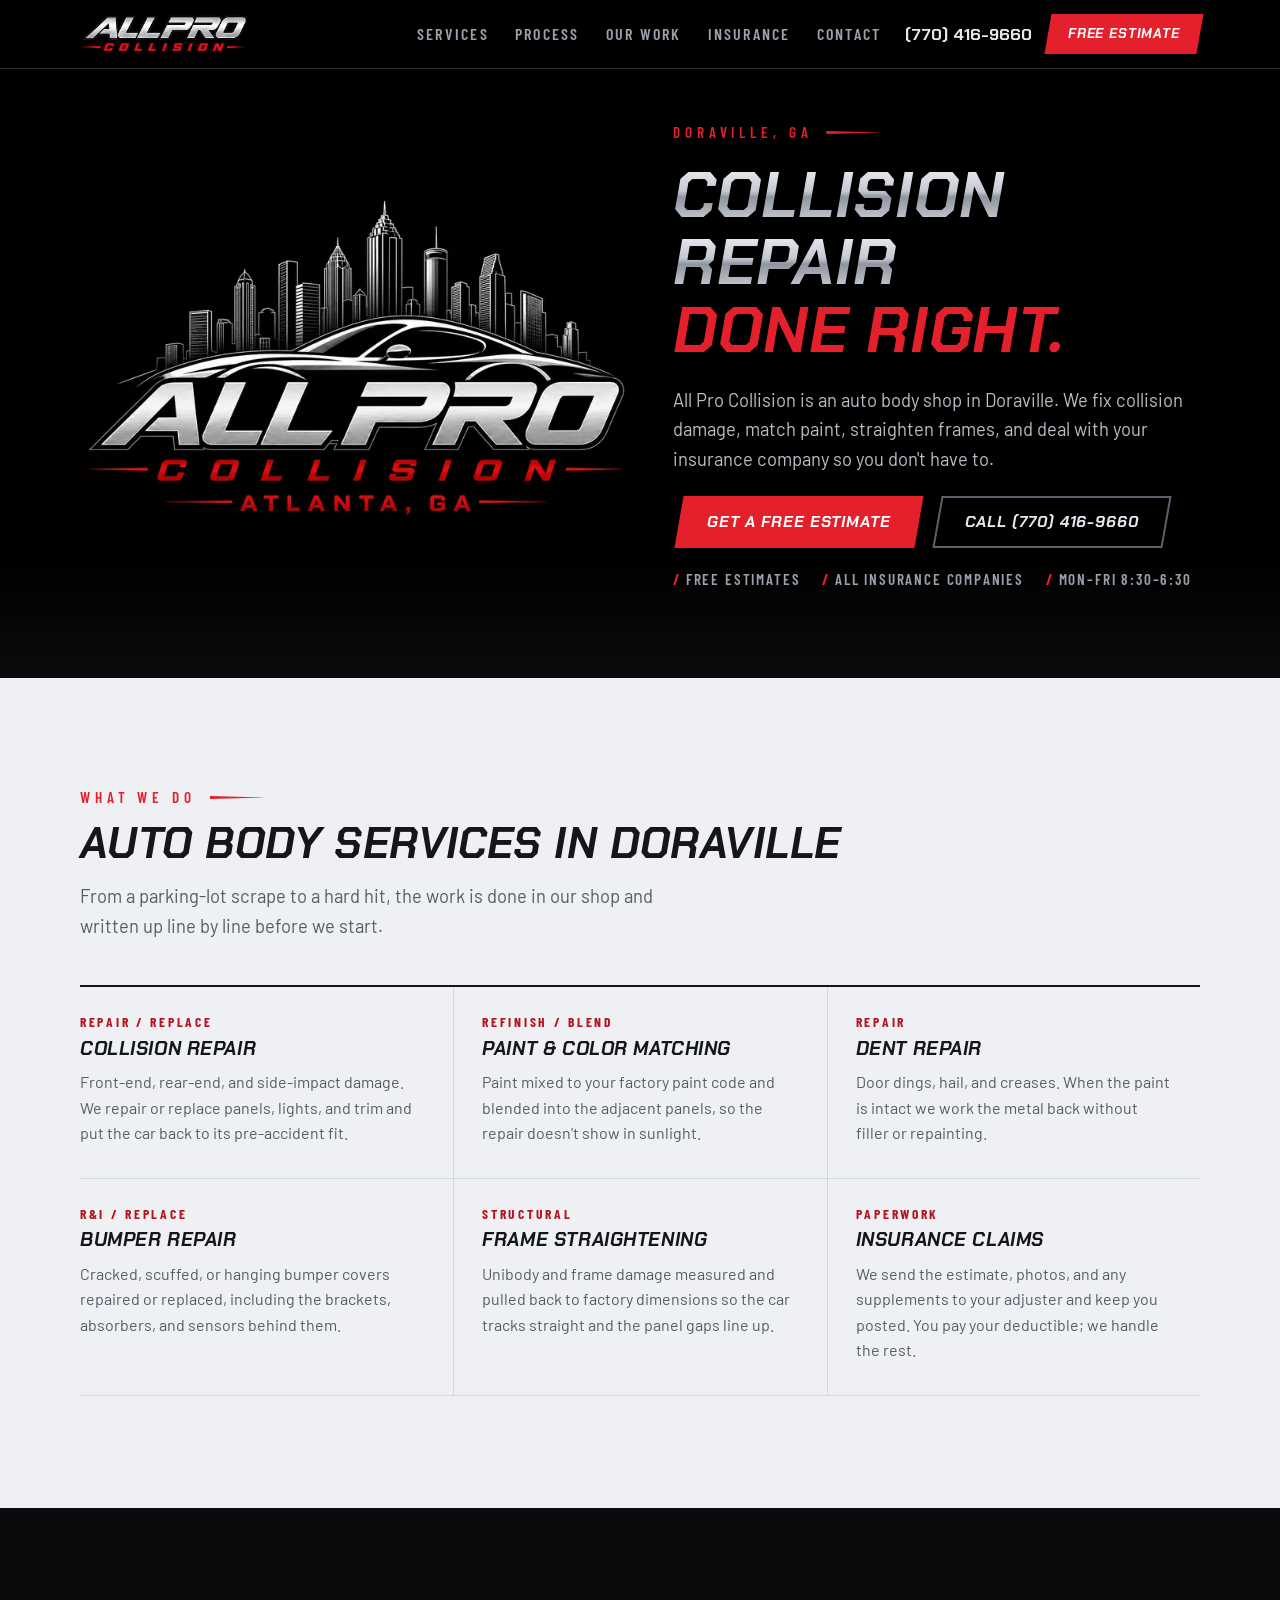
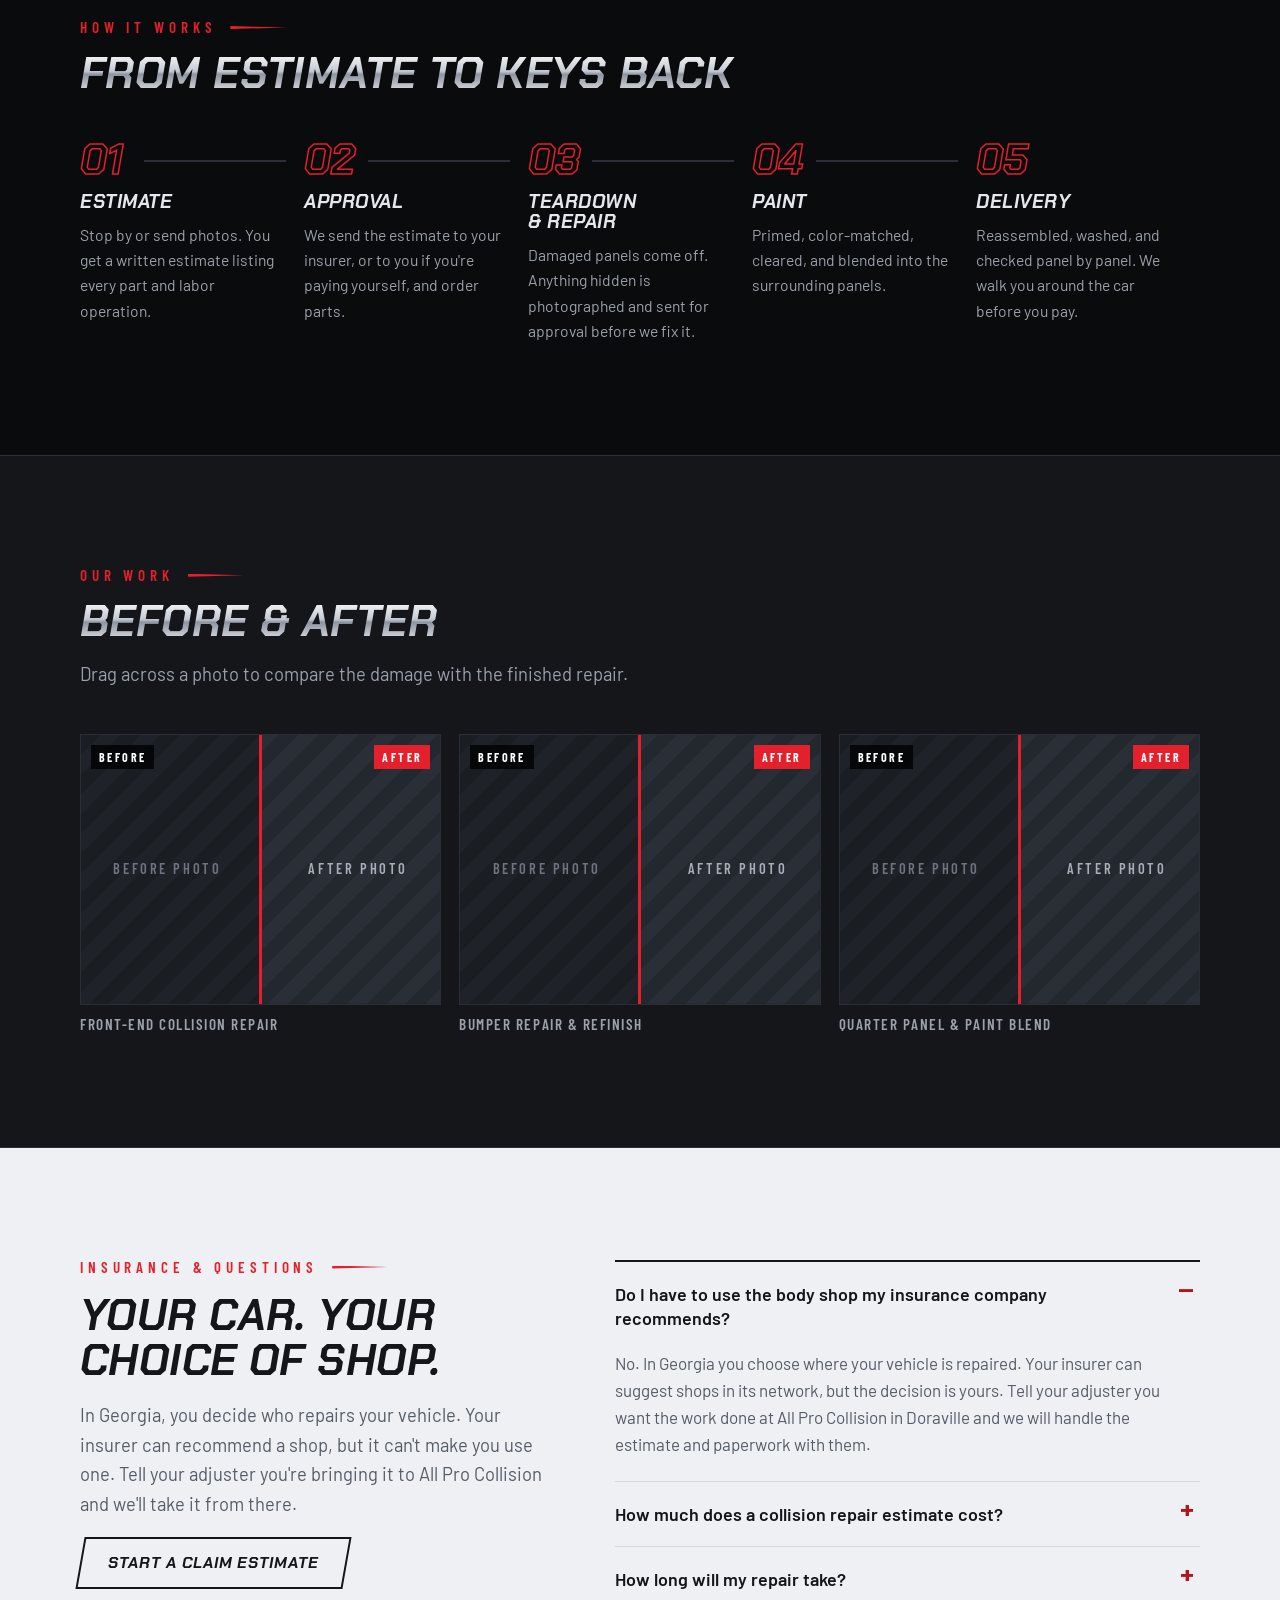
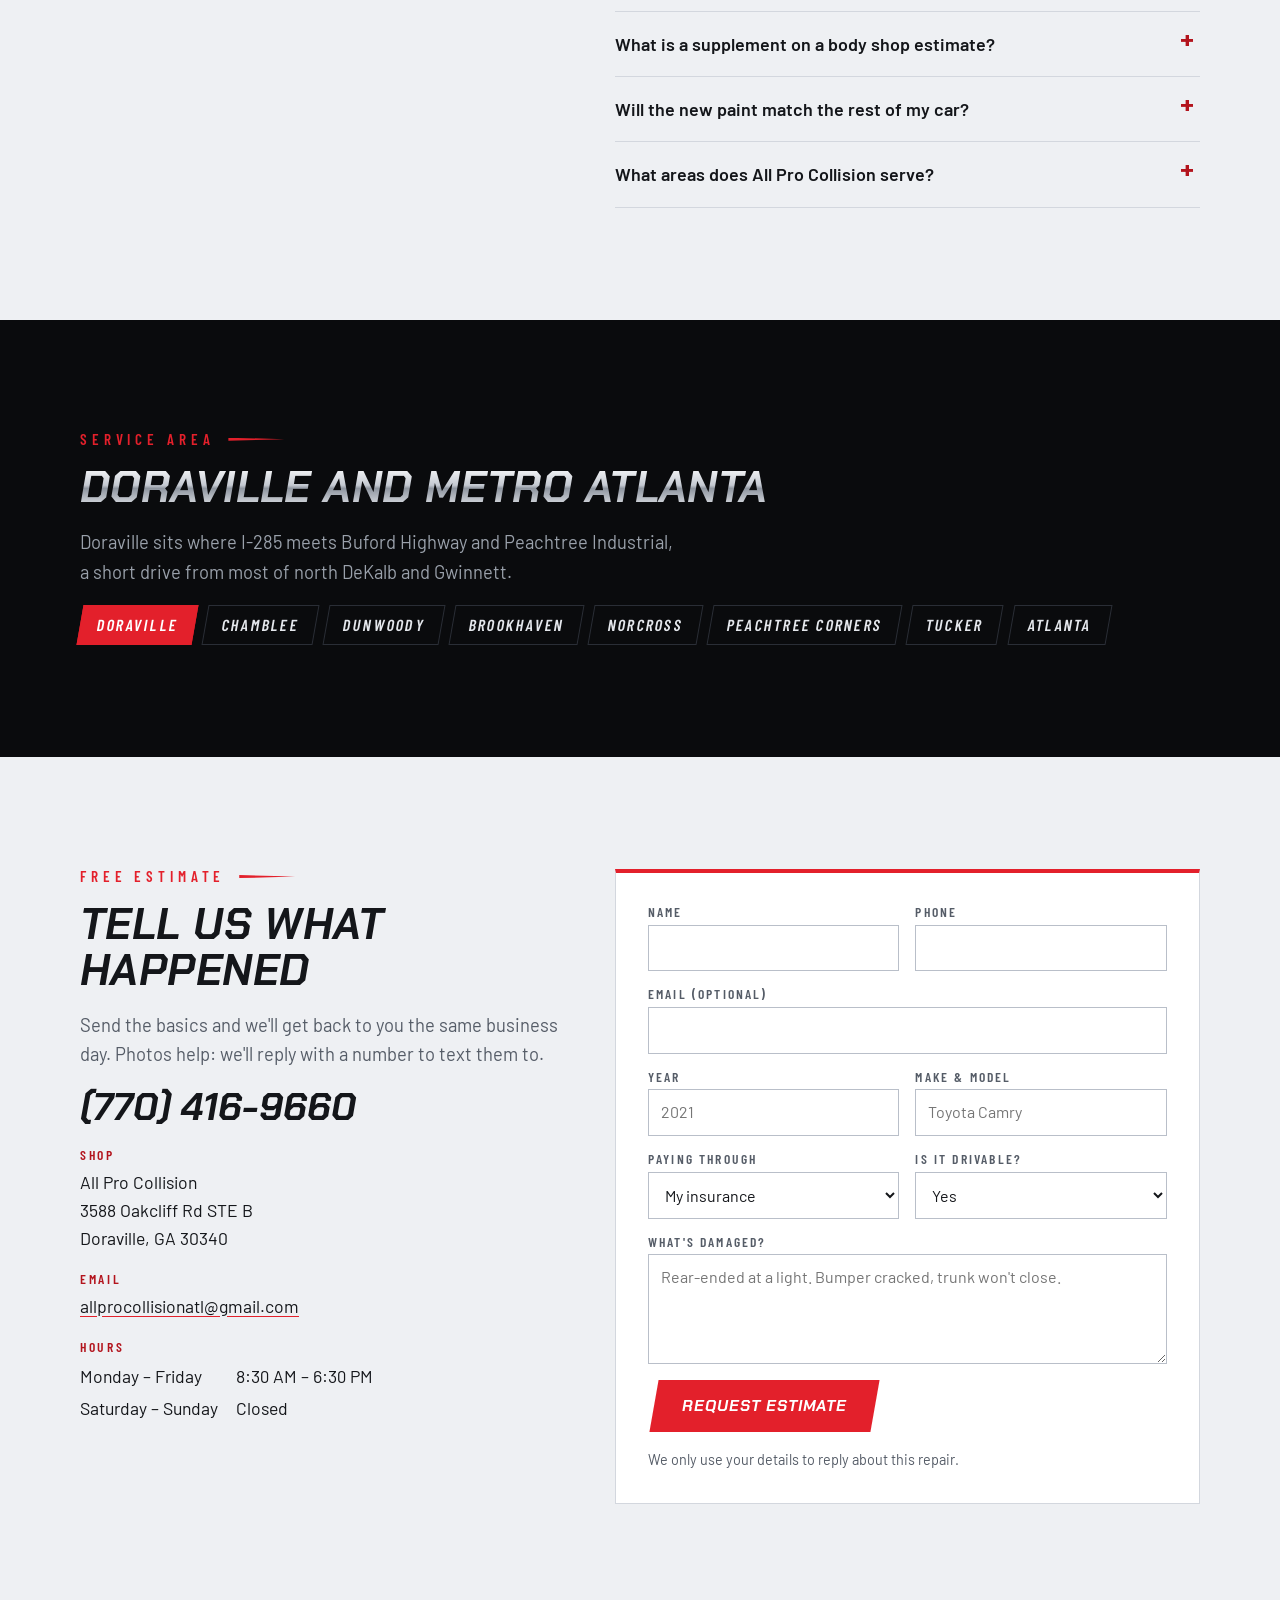
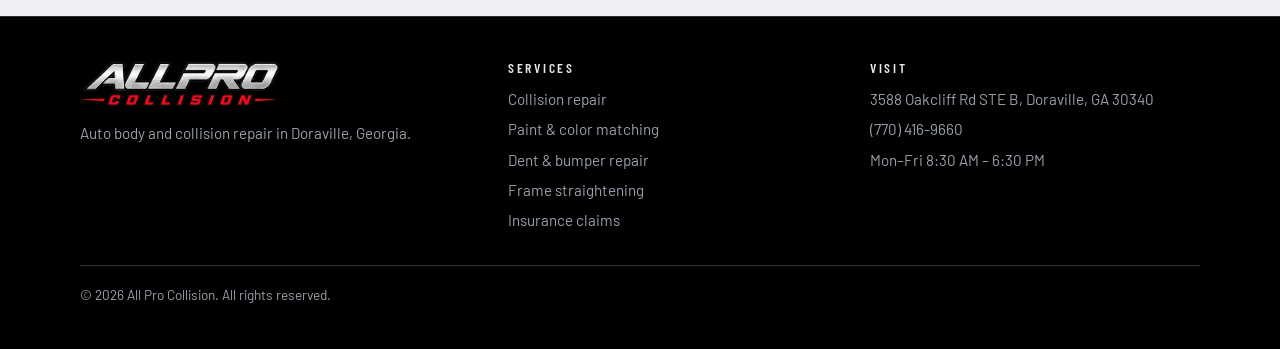
==== index.html @ f90604f1 "Add All Pro Collision website and estimate writer Static site for the Doraville body shop: homepage " ====
<!doctype html>
<html lang="en-US">
<head>
<meta charset="utf-8">
<meta name="viewport" content="width=device-width, initial-scale=1, viewport-fit=cover">
<title>All Pro Collision | Auto Body &amp; Collision Repair in Doraville, GA</title>
<meta name="description" content="All Pro Collision is an auto body shop in Doraville, GA. Collision repair, paint and color matching, dent and bumper repair, frame straightening, and insurance claim help for drivers across metro Atlanta. Free estimates.">
<!-- TODO-NAP: replace the domain below (and in sitemap.xml, robots.txt, llms.txt) once the real one is chosen -->
<link rel="canonical" href="https://www.allprocollisionatl.com/">
<!-- PREVIEW: noindex while the site is on a temporary URL. At launch, change this to: index, follow, max-image-preview:large -->
<meta name="robots" content="noindex, nofollow">
<meta name="theme-color" content="#000000">
<meta name="geo.region" content="US-GA">
<meta name="geo.placename" content="Doraville">
<meta property="og:type" content="website">
<meta property="og:site_name" content="All Pro Collision">
<meta property="og:title" content="All Pro Collision | Auto Body &amp; Collision Repair in Doraville, GA">
<meta property="og:description" content="Collision repair, paint, dent and bumper repair, and insurance claim help in Doraville, serving metro Atlanta. Free estimates.">
<meta property="og:url" content="https://www.allprocollisionatl.com/">
<meta property="og:image" content="https://www.allprocollisionatl.com/assets/og-image.jpg">
<meta property="og:locale" content="en_US">
<meta name="twitter:card" content="summary_large_image">
<link rel="icon" href="assets/favicon.svg" type="image/svg+xml">
<link rel="preconnect" href="https://fonts.googleapis.com">
<link rel="preconnect" href="https://fonts.gstatic.com" crossorigin>
<link rel="stylesheet" href="https://fonts.googleapis.com/css2?family=Barlow:wght@400;500;600&family=Barlow+Condensed:wght@600;700&family=Chakra+Petch:ital,wght@1,600;1,700&display=swap">
<link rel="preload" as="image" href="assets/logo-skyline.webp" imagesrcset="assets/logo-skyline-700.webp 700w, assets/logo-skyline.webp 1400w" imagesizes="(max-width: 900px) 92vw, 580px">
<link rel="stylesheet" href="styles.css">

<!-- TODO-NAP: telephone, streetAddress, postalCode, geo, hours and sameAs are placeholders. Fill in from the Google Business Profile so they match it exactly. -->
<script type="application/ld+json">
{
  "@context": "https://schema.org",
  "@graph": [
    {
      "@type": "AutoBodyShop",
      "@id": "https://www.allprocollisionatl.com/#shop",
      "name": "All Pro Collision",
      "url": "https://www.allprocollisionatl.com/",
      "image": "https://www.allprocollisionatl.com/assets/og-image.jpg",
      "logo": "https://www.allprocollisionatl.com/assets/logo-wordmark.png",
      "description": "Auto body and collision repair shop in Doraville, Georgia, serving metro Atlanta. Collision repair, auto painting and color matching, dent repair, bumper repair, frame straightening, and insurance claim assistance.",
      "telephone": "+1-770-416-9660",
      "email": "allprocollisionatl@gmail.com",
      "priceRange": "$$",
      "address": {
        "@type": "PostalAddress",
        "streetAddress": "3588 Oakcliff Rd STE B",
        "addressLocality": "Doraville",
        "addressRegion": "GA",
        "postalCode": "30340",
        "addressCountry": "US"
      },
      "areaServed": [
        { "@type": "City", "name": "Doraville" },
        { "@type": "City", "name": "Chamblee" },
        { "@type": "City", "name": "Dunwoody" },
        { "@type": "City", "name": "Brookhaven" },
        { "@type": "City", "name": "Norcross" },
        { "@type": "City", "name": "Peachtree Corners" },
        { "@type": "City", "name": "Tucker" },
        { "@type": "City", "name": "Atlanta" }
      ],
      "openingHoursSpecification": [
        { "@type": "OpeningHoursSpecification", "dayOfWeek": ["Monday","Tuesday","Wednesday","Thursday","Friday"], "opens": "08:30", "closes": "18:30" }
      ],
      "hasOfferCatalog": {
        "@type": "OfferCatalog",
        "name": "Auto body services",
        "itemListElement": [
          { "@type": "Offer", "itemOffered": { "@type": "Service", "name": "Collision repair" } },
          { "@type": "Offer", "itemOffered": { "@type": "Service", "name": "Auto painting and color matching" } },
          { "@type": "Offer", "itemOffered": { "@type": "Service", "name": "Dent repair" } },
          { "@type": "Offer", "itemOffered": { "@type": "Service", "name": "Bumper repair and replacement" } },
          { "@type": "Offer", "itemOffered": { "@type": "Service", "name": "Frame and structural straightening" } },
          { "@type": "Offer", "itemOffered": { "@type": "Service", "name": "Insurance claim assistance" } }
        ]
      }
    },
    {
      "@type": "WebSite",
      "@id": "https://www.allprocollisionatl.com/#website",
      "url": "https://www.allprocollisionatl.com/",
      "name": "All Pro Collision",
      "publisher": { "@id": "https://www.allprocollisionatl.com/#shop" }
    },
    {
      "@type": "FAQPage",
      "@id": "https://www.allprocollisionatl.com/#faq",
      "mainEntity": [
        { "@type": "Question", "name": "Do I have to use the body shop my insurance company recommends?",
          "acceptedAnswer": { "@type": "Answer", "text": "No. In Georgia you choose where your vehicle is repaired. Your insurer can suggest shops in its network, but the decision is yours. Tell your adjuster you want the work done at All Pro Collision in Doraville and we will handle the estimate and paperwork with them." } },
        { "@type": "Question", "name": "How much does a collision repair estimate cost?",
          "acceptedAnswer": { "@type": "Answer", "text": "Estimates at All Pro Collision are free. Bring the vehicle by the shop in Doraville, or send photos through the estimate form and we will reply with a written, line-by-line estimate." } },
        { "@type": "Question", "name": "How long will my repair take?",
          "acceptedAnswer": { "@type": "Answer", "text": "It depends on the damage and on parts availability. A bumper or single-panel repair is often done in a few days. Larger collision repairs with structural work or back-ordered parts take longer. Your written estimate includes a target completion date, and we call you if anything changes." } },
        { "@type": "Question", "name": "What is a supplement on a body shop estimate?",
          "acceptedAnswer": { "@type": "Answer", "text": "A supplement is an addition to the original estimate for damage that could not be seen until the vehicle was taken apart. When we find hidden damage, we document it with photos and send it to you or your insurer for approval before doing the extra work." } },
        { "@type": "Question", "name": "Will the new paint match the rest of my car?",
          "acceptedAnswer": { "@type": "Answer", "text": "Yes. We mix paint to your vehicle's factory paint code, check it against the car itself, and blend into the adjacent panels so the repaired area does not stand out in sunlight." } },
        { "@type": "Question", "name": "What areas does All Pro Collision serve?",
          "acceptedAnswer": { "@type": "Answer", "text": "The shop is in Doraville, Georgia. Most customers come from Doraville, Chamblee, Dunwoody, Brookhaven, Norcross, Peachtree Corners, Tucker, and the rest of metro Atlanta." } }
      ]
    }
  ]
}
</script>
</head>
<body>
<a class="skip" href="#main">Skip to content</a>

<header class="site-header">
  <div class="wrap">
    <a class="brand" href="#top" aria-label="All Pro Collision home">
      <img src="assets/logo-wordmark.webp" width="520" height="119" alt="All Pro Collision">
    </a>
    <nav class="nav" aria-label="Main">
      <a href="#services">Services</a>
      <a href="#process">Process</a>
      <a href="#work">Our work</a>
      <a href="#insurance">Insurance</a>
      <a href="#contact">Contact</a>
    </nav>
    <div class="header-cta">
      <!-- TODO-NAP phone -->
      <a class="header-phone" href="tel:+17704169660">(770) 416-9660</a>
      <a class="btn btn-red btn-sm" href="#estimate"><span>Free estimate</span></a>
    </div>
  </div>
</header>

<main id="main">
<section class="hero" id="top">
  <div class="wrap">
    <img class="hero-logo" src="assets/logo-skyline.webp"
         srcset="assets/logo-skyline-700.webp 700w, assets/logo-skyline.webp 1400w"
         sizes="(max-width: 900px) 92vw, 580px" width="1400" height="836"
         alt="All Pro Collision logo: a sports car silhouette in front of the Atlanta skyline" fetchpriority="high">
    <div class="hero-copy">
      <p class="label left">Doraville, GA</p>
      <h1><span class="chrome">Collision repair</span> <span class="red">done right.</span></h1>
      <p class="lede">All Pro Collision is an auto body shop in Doraville. We fix collision damage, match paint, straighten frames, and deal with your insurance company so you don't have to.</p>
      <div class="cta-row">
        <a class="btn btn-red" href="#estimate"><span>Get a free estimate</span></a>
        <a class="btn btn-ghost" href="tel:+17704169660"><span>Call (770) 416-9660</span></a>
      </div>
      <ul class="facts">
        <li>Free estimates</li>
        <li>All insurance companies</li>
        <li>Mon–Fri 8:30–6:30</li>
      </ul>
    </div>
  </div>
</section>

<section class="band light" id="services">
  <div class="wrap">
    <div class="band-head">
      <p class="label left">What we do</p>
      <h2>Auto body services in Doraville</h2>
      <p class="lede">From a parking-lot scrape to a hard hit, the work is done in our shop and written up line by line before we start.</p>
    </div>
    <div class="services">
      <article class="service">
        <span class="op">Repair / Replace</span>
        <h3>Collision repair</h3>
        <p>Front-end, rear-end, and side-impact damage. We repair or replace panels, lights, and trim and put the car back to its pre-accident fit.</p>
      </article>
      <article class="service">
        <span class="op">Refinish / Blend</span>
        <h3>Paint &amp; color matching</h3>
        <p>Paint mixed to your factory paint code and blended into the adjacent panels, so the repair doesn't show in sunlight.</p>
      </article>
      <article class="service">
        <span class="op">Repair</span>
        <h3>Dent repair</h3>
        <p>Door dings, hail, and creases. When the paint is intact we work the metal back without filler or repainting.</p>
      </article>
      <article class="service">
        <span class="op">R&amp;I / Replace</span>
        <h3>Bumper repair</h3>
        <p>Cracked, scuffed, or hanging bumper covers repaired or replaced, including the brackets, absorbers, and sensors behind them.</p>
      </article>
      <article class="service">
        <span class="op">Structural</span>
        <h3>Frame straightening</h3>
        <p>Unibody and frame damage measured and pulled back to factory dimensions so the car tracks straight and the panel gaps line up.</p>
      </article>
      <article class="service">
        <span class="op">Paperwork</span>
        <h3>Insurance claims</h3>
        <p>We send the estimate, photos, and any supplements to your adjuster and keep you posted. You pay your deductible; we handle the rest.</p>
      </article>
    </div>
  </div>
</section>

<section class="band" id="process">
  <div class="wrap">
    <div class="band-head">
      <p class="label left">How it works</p>
      <h2 class="chrome">From estimate to keys back</h2>
    </div>
    <ol class="steps">
      <li><h3>Estimate</h3><p>Stop by or send photos. You get a written estimate listing every part and labor operation.</p></li>
      <li><h3>Approval</h3><p>We send the estimate to your insurer, or to you if you're paying yourself, and order parts.</p></li>
      <li><h3>Teardown &amp; repair</h3><p>Damaged panels come off. Anything hidden is photographed and sent for approval before we fix it.</p></li>
      <li><h3>Paint</h3><p>Primed, color-matched, cleared, and blended into the surrounding panels.</p></li>
      <li><h3>Delivery</h3><p>Reassembled, washed, and checked panel by panel. We walk you around the car before you pay.</p></li>
    </ol>
  </div>
</section>

<section class="band panel" id="work">
  <div class="wrap">
    <div class="band-head">
      <p class="label left">Our work</p>
      <h2 class="chrome">Before &amp; after</h2>
      <p class="lede">Drag across a photo to compare the damage with the finished repair.</p>
    </div>
    <!-- PHOTOS: for each repair, save before/after as assets/work/NAME-before.jpg and NAME-after.jpg (4:3, about 1200px wide),
         then replace the two .slot divs with:
         <img class="before" src="assets/work/NAME-before.jpg" alt="2019 Honda Accord with rear bumper damage" loading="lazy">
         <img class="after"  src="assets/work/NAME-after.jpg"  alt="Same Accord after bumper replacement and paint" loading="lazy">
         and write a real caption (year, make, model, what was done). -->
    <div class="gallery">
      <figure class="ba">
        <div class="ba-frame">
          <div class="slot before">Before photo</div>
          <div class="slot after">After photo</div>
          <span class="ba-tag b">Before</span><span class="ba-tag a">After</span>
          <input id="ba-1" type="range" min="0" max="100" value="50" aria-label="Compare before and after, front-end repair">
        </div>
        <figcaption>Front-end collision repair</figcaption>
      </figure>
      <figure class="ba">
        <div class="ba-frame">
          <div class="slot before">Before photo</div>
          <div class="slot after">After photo</div>
          <span class="ba-tag b">Before</span><span class="ba-tag a">After</span>
          <input id="ba-2" type="range" min="0" max="100" value="50" aria-label="Compare before and after, bumper repair">
        </div>
        <figcaption>Bumper repair &amp; refinish</figcaption>
      </figure>
      <figure class="ba">
        <div class="ba-frame">
          <div class="slot before">Before photo</div>
          <div class="slot after">After photo</div>
          <span class="ba-tag b">Before</span><span class="ba-tag a">After</span>
          <input id="ba-3" type="range" min="0" max="100" value="50" aria-label="Compare before and after, quarter panel repair">
        </div>
        <figcaption>Quarter panel &amp; paint blend</figcaption>
      </figure>
    </div>
  </div>
</section>

<section class="band light" id="insurance">
  <div class="wrap split">
    <div class="stack">
      <p class="label left">Insurance &amp; questions</p>
      <h2>Your car. Your choice of shop.</h2>
      <p class="lede">In Georgia, you decide who repairs your vehicle. Your insurer can recommend a shop, but it can't make you use one. Tell your adjuster you're bringing it to All Pro Collision and we'll take it from there.</p>
      <a class="btn btn-ghost" href="#estimate"><span>Start a claim estimate</span></a>
    </div>
    <div class="faq">
      <details open>
        <summary>Do I have to use the body shop my insurance company recommends?</summary>
        <p>No. In Georgia you choose where your vehicle is repaired. Your insurer can suggest shops in its network, but the decision is yours. Tell your adjuster you want the work done at All Pro Collision in Doraville and we will handle the estimate and paperwork with them.</p>
      </details>
      <details>
        <summary>How much does a collision repair estimate cost?</summary>
        <p>Estimates at All Pro Collision are free. Bring the vehicle by the shop in Doraville, or send photos through the estimate form and we will reply with a written, line-by-line estimate.</p>
      </details>
      <details>
        <summary>How long will my repair take?</summary>
        <p>It depends on the damage and on parts availability. A bumper or single-panel repair is often done in a few days. Larger collision repairs with structural work or back-ordered parts take longer. Your written estimate includes a target completion date, and we call you if anything changes.</p>
      </details>
      <details>
        <summary>What is a supplement on a body shop estimate?</summary>
        <p>A supplement is an addition to the original estimate for damage that could not be seen until the vehicle was taken apart. When we find hidden damage, we document it with photos and send it to you or your insurer for approval before doing the extra work.</p>
      </details>
      <details>
        <summary>Will the new paint match the rest of my car?</summary>
        <p>Yes. We mix paint to your vehicle's factory paint code, check it against the car itself, and blend into the adjacent panels so the repaired area does not stand out in sunlight.</p>
      </details>
      <details>
        <summary>What areas does All Pro Collision serve?</summary>
        <p>The shop is in Doraville, Georgia. Most customers come from Doraville, Chamblee, Dunwoody, Brookhaven, Norcross, Peachtree Corners, Tucker, and the rest of metro Atlanta.</p>
      </details>
    </div>
  </div>
</section>

<section class="band" id="area">
  <div class="wrap stack">
    <p class="label left">Service area</p>
    <h2 class="chrome">Doraville and metro Atlanta</h2>
    <p class="lede">Doraville sits where I-285 meets Buford Highway and Peachtree Industrial, a short drive from most of north DeKalb and Gwinnett.</p>
    <ul class="towns">
      <li class="home">Doraville</li>
      <li>Chamblee</li>
      <li>Dunwoody</li>
      <li>Brookhaven</li>
      <li>Norcross</li>
      <li>Peachtree Corners</li>
      <li>Tucker</li>
      <li>Atlanta</li>
    </ul>
  </div>
</section>

<section class="band light" id="estimate">
  <div class="wrap split">
    <div class="stack" id="contact">
      <p class="label left">Free estimate</p>
      <h2>Tell us what happened</h2>
      <p class="lede">Send the basics and we'll get back to you the same business day. Photos help: we'll reply with a number to text them to.</p>
      <address class="nap">
        <!-- TODO-NAP: phone, street address, email, hours -->
        <a class="big-phone" href="tel:+17704169660">(770) 416-9660</a>
        <dl>
          <div><dt>Shop</dt><dd>All Pro Collision<br>3588 Oakcliff Rd STE B<br>Doraville, GA 30340</dd></div>
          <div><dt>Email</dt><dd><a href="mailto:allprocollisionatl@gmail.com">allprocollisionatl@gmail.com</a></dd></div>
          <div><dt>Hours</dt><dd>
            <table class="hours">
              <tr><td>Monday – Friday</td><td>8:30 AM – 6:30 PM</td></tr>
              <tr><td>Saturday – Sunday</td><td>Closed</td></tr>
            </table>
          </dd></div>
        </dl>
      </address>
    </div>

    <form class="form" id="estimate-form" novalidate>
      <div class="field"><label for="f-name">Name</label><input id="f-name" name="name" type="text" autocomplete="name" required></div>
      <div class="field"><label for="f-phone">Phone</label><input id="f-phone" name="phone" type="tel" autocomplete="tel" required></div>
      <div class="field full"><label for="f-email">Email (optional)</label><input id="f-email" name="email" type="email" autocomplete="email"></div>
      <div class="field"><label for="f-year">Year</label><input id="f-year" name="year" type="text" inputmode="numeric" maxlength="4" placeholder="2021"></div>
      <div class="field"><label for="f-vehicle">Make &amp; model</label><input id="f-vehicle" name="vehicle" type="text" placeholder="Toyota Camry" required></div>
      <div class="field"><label for="f-pay">Paying through</label>
        <select id="f-pay" name="payment">
          <option>My insurance</option>
          <option>The other driver's insurance</option>
          <option>Out of pocket</option>
          <option>Not sure yet</option>
        </select>
      </div>
      <div class="field"><label for="f-drivable">Is it drivable?</label>
        <select id="f-drivable" name="drivable"><option>Yes</option><option>No, needs a tow</option></select>
      </div>
      <div class="field full"><label for="f-damage">What's damaged?</label><textarea id="f-damage" name="damage" placeholder="Rear-ended at a light. Bumper cracked, trunk won't close." required></textarea></div>
      <input type="text" name="company" tabindex="-1" autocomplete="off" hidden aria-hidden="true">
      <div class="full" style="display:flex;flex-wrap:wrap;gap:14px 20px;align-items:center;padding-left:6px">
        <button class="btn btn-red" type="submit"><span>Request estimate</span></button>
        <p class="form-status" id="form-status" role="status" aria-live="polite"></p>
      </div>
      <p class="form-note full">We only use your details to reply about this repair.</p>
    </form>
  </div>
</section>
</main>

<footer class="site-footer">
  <div class="wrap">
    <div>
      <img src="assets/logo-wordmark.webp" width="520" height="119" alt="All Pro Collision" loading="lazy">
      <p>Auto body and collision repair in Doraville, Georgia.</p>
    </div>
    <div>
      <h3>Services</h3>
      <ul>
        <li><a href="#services">Collision repair</a></li>
        <li><a href="#services">Paint &amp; color matching</a></li>
        <li><a href="#services">Dent &amp; bumper repair</a></li>
        <li><a href="#services">Frame straightening</a></li>
        <li><a href="#insurance">Insurance claims</a></li>
      </ul>
    </div>
    <div>
      <h3>Visit</h3>
      <!-- TODO-NAP -->
      <ul>
        <li>3588 Oakcliff Rd STE B, Doraville, GA 30340</li>
        <li><a href="tel:+17704169660">(770) 416-9660</a></li>
        <li>Mon–Fri 8:30 AM – 6:30 PM</li>
      </ul>
    </div>
    <p class="legal">© <span id="yr">2026</span> All Pro Collision. All rights reserved.</p>
  </div>
</footer>

<div class="callbar">
  <a href="tel:+17704169660">Call the shop</a>
  <a href="#estimate">Free estimate</a>
</div>

<script>
/* ---- Estimate request form ----
   Set FORM_ENDPOINT to a form backend URL (Formspree, Web3Forms, Netlify Forms, etc.) to have
   requests delivered silently. While it is empty, the form opens the visitor's email app with
   the request filled in, addressed to SHOP_EMAIL. */
var FORM_ENDPOINT = "";
var SHOP_EMAIL = "allprocollisionatl@gmail.com"; // TODO-NAP

(function () {
  document.getElementById("yr").textContent = new Date().getFullYear();

  document.querySelectorAll(".ba-frame input").forEach(function (r) {
    r.addEventListener("input", function () { r.parentNode.style.setProperty("--pos", r.value + "%"); });
  });

  var form = document.getElementById("estimate-form");
  var status = document.getElementById("form-status");
  form.addEventListener("submit", function (e) {
    e.preventDefault();
    status.className = "form-status";
    var bad = Array.prototype.find.call(form.elements, function (el) { return el.required && !el.value.trim(); });
    if (bad) { status.textContent = "Add your " + bad.labels[0].textContent.toLowerCase() + " so we can reply."; bad.focus(); return; }
    if (form.company.value) return; // honeypot
    var d = Object.fromEntries(new FormData(form)); delete d.company;

    if (FORM_ENDPOINT) {
      status.textContent = "Sending…";
      fetch(FORM_ENDPOINT, { method: "POST", headers: { "Content-Type": "application/json", Accept: "application/json" }, body: JSON.stringify(d) })
        .then(function (r) { if (!r.ok) throw 0; form.reset(); status.className = "form-status ok"; status.textContent = "Request sent. We'll call you back the same business day."; })
        .catch(function () { status.textContent = "That didn't go through. Call us at (770) 416-9660 instead."; });
      return;
    }
    var body = [
      "Name: " + d.name, "Phone: " + d.phone, "Email: " + (d.email || "-"),
      "Vehicle: " + [d.year, d.vehicle].filter(Boolean).join(" "),
      "Paying through: " + d.payment, "Drivable: " + d.drivable, "", "Damage:", d.damage
    ].join("\n");
    location.href = "mailto:" + SHOP_EMAIL + "?subject=" + encodeURIComponent("Estimate request: " + [d.year, d.vehicle].filter(Boolean).join(" ")) + "&body=" + encodeURIComponent(body);
    status.className = "form-status ok";
    status.textContent = "Your email app should open with the request filled in. Press send to finish.";
  });
})();
</script>
</body>
</html>
---- styles.css ----
/* Layout: black "showroom" hero carrying the skyline logo, then alternating
   asphalt and paint-booth-white bands. Red tapered speed lines (from the logo)
   mark section labels; brushed-chrome type is reserved for headlines. */
:root {
  --asphalt: #0a0b0d;
  --panel: #14161a;
  --panel-2: #1c1f25;
  --line: #2a2e36;
  --chrome: #e4e7ec;
  --primer: #9aa1ab;
  --red: #e3202b;
  --red-deep: #b3141d;
  --booth: #eef0f3;
  --booth-ink: #14161a;
  --booth-mute: #555c67;
  --booth-line: #d3d7de;
  --display: "Chakra Petch", "Eurostile", "Arial Narrow", Arial, sans-serif;
  --body: "Barlow", "Helvetica Neue", Arial, sans-serif;
  --label: "Barlow Condensed", "Arial Narrow", Arial, sans-serif;
  --wrap: 1160px;
  color-scheme: dark;
}

*, *::before, *::after { box-sizing: border-box; }
html { scroll-behavior: smooth; scroll-padding-top: 84px; }
body {
  margin: 0;
  background: var(--asphalt);
  color: var(--chrome);
  font: 400 17px/1.6 var(--body);
  -webkit-font-smoothing: antialiased;
}
img { max-width: 100%; height: auto; display: block; }
a { color: inherit; }
:focus-visible { outline: 3px solid var(--red); outline-offset: 3px; }
.light :focus-visible { outline-color: var(--booth-ink); }

.wrap {
  max-width: var(--wrap);
  margin-inline: auto;
  padding-left: max(20px, env(safe-area-inset-left, 0px));
  padding-right: max(20px, env(safe-area-inset-right, 0px));
}
.skip { position: absolute; left: -9999px; }
.skip:focus { left: 12px; top: 12px; z-index: 100; background: var(--red); color: #fff; padding: 10px 14px; }

/* ---------- type ---------- */
h1, h2, h3 { font-family: var(--display); font-style: italic; font-weight: 700; line-height: 1.05; margin: 0; text-wrap: balance; text-transform: uppercase; letter-spacing: 0.01em; }
h1 { font-size: clamp(2.1rem, 5.4vw, 4rem); }
h2 { font-size: clamp(1.7rem, 3.6vw, 2.7rem); }
h3 { font-size: 1.2rem; letter-spacing: 0.03em; }
.chrome {
  background: linear-gradient(180deg, #ffffff 0%, #c4c9d1 45%, #8e959f 52%, #eceef2 100%);
  -webkit-background-clip: text; background-clip: text; color: transparent;
}
.red { color: var(--red); }
p { margin: 0; }
.lede { font-size: 1.15rem; color: var(--primer); max-width: 60ch; }
.light .lede { color: var(--booth-mute); }

/* section label with the logo's tapered speed lines */
.label {
  display: flex; align-items: center; gap: 14px;
  font: 600 0.95rem/1 var(--label); letter-spacing: 0.32em; text-transform: uppercase; color: var(--red);
}
.label::before, .label::after { content: ""; height: 3px; width: 56px; background: var(--red); }
.label::before { clip-path: polygon(0 50%, 100% 0, 100% 100%); }
.label::after { clip-path: polygon(0 0, 100% 50%, 0 100%); }
.label.left::before { display: none; }

/* ---------- buttons ---------- */
.btn {
  display: inline-flex; align-items: center; justify-content: center; gap: 10px;
  font: 700 1rem/1 var(--display); font-style: italic; text-transform: uppercase; letter-spacing: 0.06em;
  padding: 16px 26px; border: 2px solid transparent; text-decoration: none; cursor: pointer;
  transform: skewX(-10deg); transition: background .15s, color .15s, border-color .15s;
}
.btn > span { transform: skewX(10deg); display: inline-flex; align-items: center; gap: 10px; }
.btn-red { background: var(--red); color: #fff; }
.btn-red:hover { background: var(--red-deep); }
.btn-ghost { border-color: #5b616c; color: var(--chrome); background: transparent; }
.btn-ghost:hover { border-color: var(--chrome); }
.light .btn-ghost { color: var(--booth-ink); border-color: var(--booth-ink); }
.light .btn-ghost:hover { background: var(--booth-ink); color: #fff; }
.btn-sm { padding: 11px 18px; font-size: 0.85rem; }

/* ---------- header ---------- */
.site-header {
  position: sticky; top: 0; z-index: 50;
  background: rgba(0, 0, 0, 0.92); backdrop-filter: blur(8px);
  border-bottom: 1px solid var(--line);
}
.site-header .wrap { display: flex; align-items: center; gap: 24px; min-height: 68px; }
.brand img { width: 168px; }
.nav { display: flex; gap: 26px; margin-left: auto; font: 600 1rem/1 var(--label); letter-spacing: 0.14em; text-transform: uppercase; }
.nav a { text-decoration: none; color: var(--primer); padding: 8px 0; }
.nav a:hover { color: #fff; }
.header-cta { display: flex; align-items: center; gap: 16px; }
.header-phone { font: 700 1.05rem/1 var(--display); text-decoration: none; white-space: nowrap; }
@media (max-width: 900px) { .nav { display: none; } .header-cta { margin-left: auto; } }
@media (max-width: 520px) { .header-cta .btn { display: none; } .brand img { width: 140px; } }

/* ---------- hero ---------- */
.hero { background: #000; position: relative; overflow: hidden; }
.hero::after { /* asphalt fade into next band */
  content: ""; position: absolute; inset: auto 0 0 0; height: 120px;
  background: linear-gradient(180deg, transparent, var(--asphalt)); pointer-events: none;
}
.hero .wrap { position: relative; z-index: 1; display: grid; grid-template-columns: 1.05fr 1fr; gap: 40px; align-items: center; padding-block: 56px 88px; }
.hero-logo { width: 100%; }
.hero-copy { display: grid; gap: 22px; justify-items: start; }
.hero-copy .lede { color: #b9bfc8; }
.cta-row { display: flex; flex-wrap: wrap; gap: 14px 18px; padding-left: 6px; }
.facts { display: flex; flex-wrap: wrap; gap: 8px 22px; list-style: none; margin: 0; padding: 0; font: 600 0.95rem/1.3 var(--label); letter-spacing: 0.12em; text-transform: uppercase; color: var(--primer); }
.facts li::before { content: "/ "; color: var(--red); font-weight: 700; }
@media (max-width: 900px) {
  .hero .wrap { grid-template-columns: 1fr; padding-block: 20px 72px; gap: 20px; }
  .hero-logo { max-width: 520px; margin-inline: auto; }
}

/* ---------- bands ---------- */
.band { padding-block: clamp(64px, 9vw, 112px); }
.band.light { background: var(--booth); color: var(--booth-ink); color-scheme: light; }
.band.panel { background: var(--panel); border-block: 1px solid var(--line); }
.band-head { display: grid; gap: 16px; margin-bottom: 44px; }

/* services: open grid ruled like a parts list */
.services { display: grid; grid-template-columns: repeat(3, 1fr); border-top: 2px solid var(--booth-ink); }
.service { padding: 28px 28px 32px 0; border-bottom: 1px solid var(--booth-line); display: grid; gap: 10px; align-content: start; }
.service:not(:nth-child(3n+1)) { padding-left: 28px; border-left: 1px solid var(--booth-line); }
.service .op { font: 700 0.85rem/1 var(--label); letter-spacing: 0.2em; color: var(--red-deep); text-transform: uppercase; }
.service p { color: var(--booth-mute); font-size: 1rem; }
@media (max-width: 900px) {
  .services { grid-template-columns: repeat(2, 1fr); }
  .service:not(:nth-child(3n+1)) { padding-left: 0; border-left: 0; }
  .service:nth-child(even) { padding-left: 24px; border-left: 1px solid var(--booth-line); }
  .service { padding-right: 24px; }
}
@media (max-width: 560px) {
  .services { grid-template-columns: 1fr; }
  .service, .service:nth-child(even) { padding: 22px 0; border-left: 0; }
}

/* process: a real sequence, so it is numbered */
.steps { list-style: none; margin: 0; padding: 0; display: grid; grid-template-columns: repeat(5, 1fr); gap: 0; counter-reset: step; }
.steps li { counter-increment: step; padding: 0 22px 0 0; display: grid; gap: 10px; align-content: start; position: relative; }
.steps li::before {
  content: counter(step, decimal-leading-zero);
  font: 700 2.6rem/1 var(--display); font-style: italic; color: transparent;
  -webkit-text-stroke: 1.5px var(--red);
}
.steps li::after { content: ""; position: absolute; top: 20px; left: 64px; right: 18px; height: 2px; background: var(--line); }
.steps li:last-child::after { display: none; }
.steps p { color: var(--primer); font-size: 0.98rem; }
@media (max-width: 900px) {
  .steps { grid-template-columns: 1fr; gap: 26px; }
  .steps li { grid-template-columns: 64px 1fr; column-gap: 12px; padding: 0; }
  .steps li::before { grid-row: span 2; }
  .steps li::after { display: none; }
}

/* gallery */
.gallery { display: grid; grid-template-columns: repeat(3, 1fr); gap: 18px; }
.ba { margin: 0; display: grid; gap: 10px; }
.ba-frame { position: relative; aspect-ratio: 4 / 3; overflow: hidden; background: var(--panel-2); border: 1px solid var(--line); --pos: 50%; }
.ba-frame img, .ba-frame .slot { position: absolute; inset: 0; width: 100%; height: 100%; object-fit: cover; }
.ba-frame .after { clip-path: inset(0 0 0 var(--pos)); }
.slot { display: grid; align-items: center; justify-items: start; font: 600 0.9rem/1.3 var(--label); letter-spacing: 0.18em; text-transform: uppercase; color: #6d7480; padding: 12px 9%;
  background: repeating-linear-gradient(135deg, #1a1d22 0 14px, #1f2228 14px 28px); }
.slot.after { justify-items: end; background: repeating-linear-gradient(135deg, #23272e 0 14px, #2a2f37 14px 28px); color: #a7aeb8; }
.ba-frame::after { content: ""; position: absolute; top: 0; bottom: 0; left: var(--pos); width: 3px; margin-left: -1.5px; background: var(--red); pointer-events: none; }
.ba-frame input { position: absolute; inset: 0; width: 100%; height: 100%; opacity: 0; cursor: ew-resize; margin: 0; }
.ba-frame:focus-within { outline: 3px solid var(--red); outline-offset: 3px; }
.ba-tag { position: absolute; top: 10px; font: 700 0.75rem/1 var(--label); letter-spacing: 0.2em; text-transform: uppercase; background: #000c; color: #fff; padding: 6px 8px; pointer-events: none; }
.ba-tag.b { left: 10px; } .ba-tag.a { right: 10px; background: var(--red); }
.ba figcaption { font: 600 0.95rem/1.3 var(--label); letter-spacing: 0.1em; text-transform: uppercase; color: var(--primer); }
@media (max-width: 900px) { .gallery { grid-template-columns: 1fr 1fr; } }
@media (max-width: 560px) { .gallery { grid-template-columns: 1fr; } }

/* insurance / faq */
.split { display: grid; grid-template-columns: 0.9fr 1.1fr; gap: 56px; align-items: start; }
.split > * { min-width: 0; }
.stack { display: grid; gap: 18px; justify-items: start; }
.faq { border-top: 2px solid var(--booth-ink); }
.faq details { border-bottom: 1px solid var(--booth-line); }
.faq summary { cursor: pointer; list-style: none; padding: 20px 40px 20px 0; position: relative; font: 600 1.12rem/1.35 var(--body); }
.faq summary::-webkit-details-marker { display: none; }
.faq summary::after { content: "+"; position: absolute; right: 6px; top: 14px; font: 700 1.6rem/1 var(--display); color: var(--red-deep); }
.faq details[open] summary::after { content: "–"; }
.faq details p { padding: 0 40px 22px 0; color: var(--booth-mute); max-width: 65ch; }
@media (max-width: 900px) { .split { grid-template-columns: 1fr; gap: 36px; } }

/* service area */
.towns { display: flex; flex-wrap: wrap; gap: 10px; list-style: none; padding: 0; margin: 0; }
.towns li { font: 600 1rem/1 var(--label); letter-spacing: 0.14em; text-transform: uppercase; padding: 11px 16px; border: 1px solid var(--line); color: var(--chrome); transform: skewX(-10deg); }
.towns li.home { background: var(--red); border-color: var(--red); color: #fff; }

/* forms */
.form { display: grid; gap: 16px; grid-template-columns: 1fr 1fr; background: #fff; border: 1px solid var(--booth-line); border-top: 4px solid var(--red); padding: clamp(20px, 3vw, 32px); }
.form .full { grid-column: 1 / -1; }
.field { display: grid; gap: 6px; min-width: 0; }
.field label, .field .legend { font: 600 0.85rem/1 var(--label); letter-spacing: 0.16em; text-transform: uppercase; color: var(--booth-mute); }
input[type=text], input[type=tel], input[type=email], input[type=number], input[type=date], select, textarea {
  width: 100%; font: 400 1rem/1.3 var(--body); color: var(--booth-ink); background: #fff;
  border: 1px solid #b9bfc9; border-radius: 0; padding: 12px 12px;
}
textarea { min-height: 110px; resize: vertical; }
input:focus-visible, select:focus-visible, textarea:focus-visible { outline: 2px solid var(--red); outline-offset: 0; border-color: var(--red); }
.form-note { font-size: 0.9rem; color: var(--booth-mute); }
.form-status { font-weight: 600; color: var(--red-deep); }
.form-status.ok { color: #14693a; }
@media (max-width: 560px) { .form { grid-template-columns: 1fr; } }

/* contact block */
.nap { display: grid; gap: 22px; font-style: normal; }
.nap dt { font: 600 0.85rem/1 var(--label); letter-spacing: 0.2em; text-transform: uppercase; color: var(--red-deep); margin-bottom: 6px; }
.nap dd { margin: 0; font-size: 1.1rem; }
.nap dl { margin: 0; display: grid; gap: 20px; }
.nap a { text-decoration-color: var(--red); text-underline-offset: 3px; }
.big-phone { font: 700 clamp(1.8rem, 4vw, 2.4rem)/1 var(--display); font-style: italic; text-decoration: none; }
.hours { border-collapse: collapse; font-variant-numeric: tabular-nums; }
.hours td { padding: 2px 18px 2px 0; }

/* footer */
.site-footer { background: #000; border-top: 1px solid var(--line); padding-block: 44px; color: var(--primer); font-size: 0.95rem; }
.site-footer .wrap { display: grid; grid-template-columns: 1.2fr 1fr 1fr; gap: 32px; }
.site-footer img { width: 200px; margin-bottom: 14px; }
.site-footer h3 { font: 600 0.85rem/1 var(--label); font-style: normal; letter-spacing: 0.2em; color: var(--chrome); margin-bottom: 12px; }
.site-footer ul { list-style: none; margin: 0; padding: 0; display: grid; gap: 6px; }
.site-footer a { text-decoration: none; } .site-footer a:hover { color: #fff; }
.legal { grid-column: 1 / -1; border-top: 1px solid var(--line); padding-top: 18px; font-size: 0.85rem; }
@media (max-width: 760px) { .site-footer .wrap { grid-template-columns: 1fr; } }

/* mobile call bar */
.callbar { display: none; }
@media (max-width: 760px) {
  .callbar { display: grid; grid-template-columns: 1fr 1fr; position: fixed; inset: auto 0 0 0; z-index: 60; padding-bottom: env(safe-area-inset-bottom, 0px); background: #000; border-top: 1px solid var(--line); }
  .callbar a { text-align: center; padding: 16px 8px; font: 700 0.95rem/1 var(--display); font-style: italic; text-transform: uppercase; letter-spacing: 0.06em; text-decoration: none; color: #fff; }
  .callbar a + a { background: var(--red); }
  body { padding-bottom: 54px; }
}

@media (prefers-reduced-motion: reduce) { html { scroll-behavior: auto; } * { transition: none !important; } }
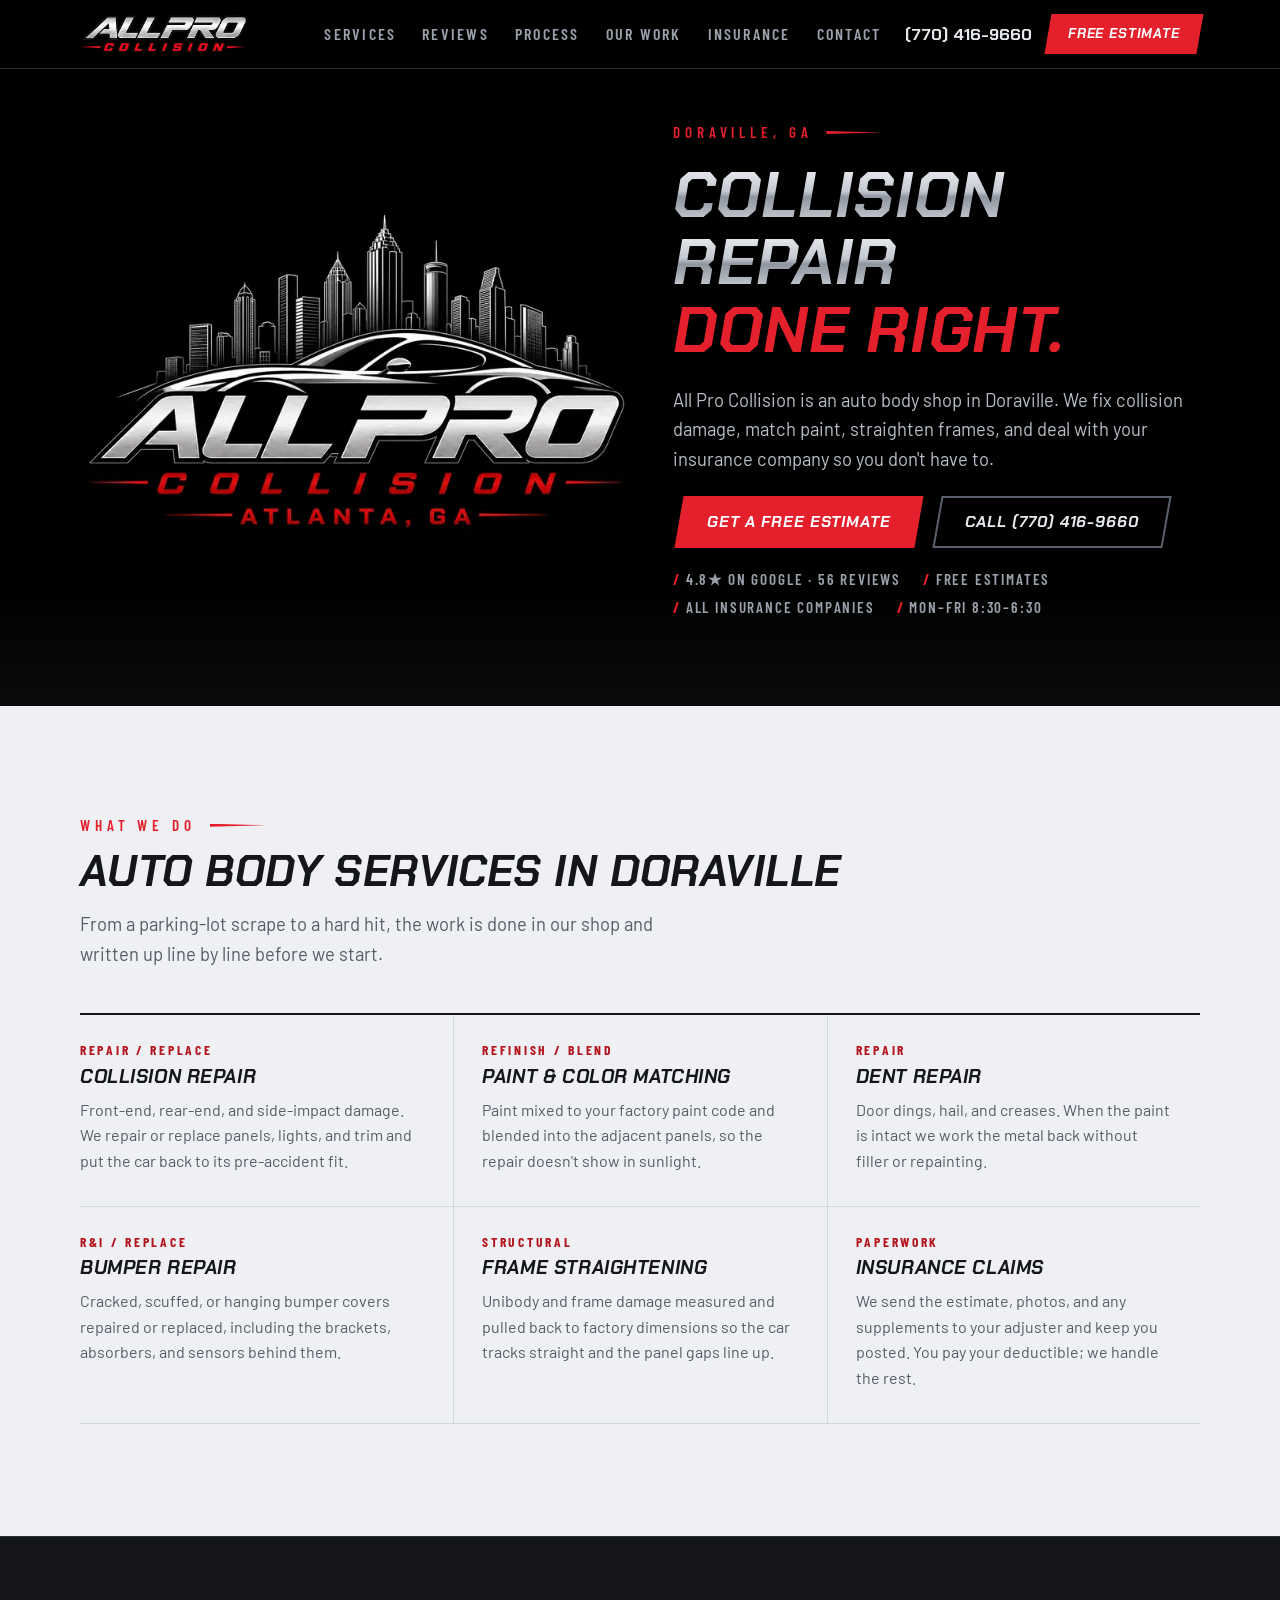
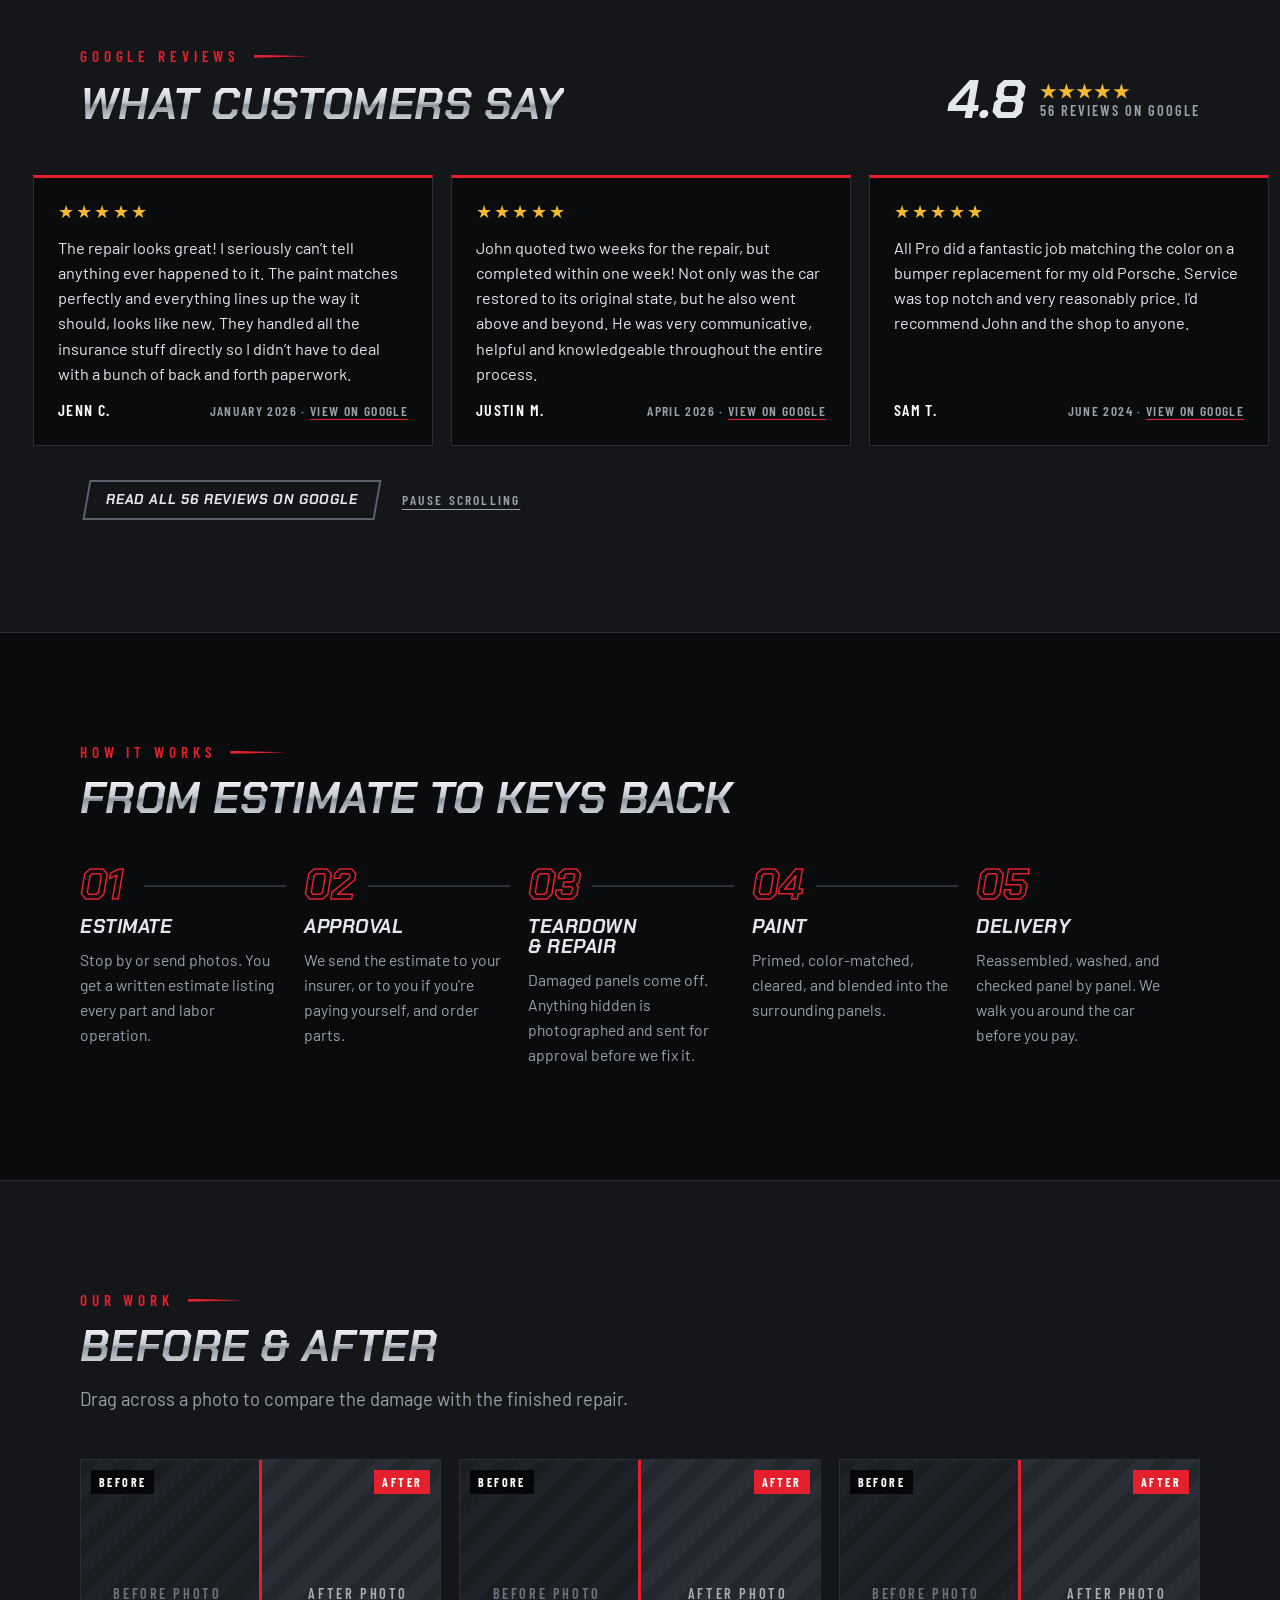
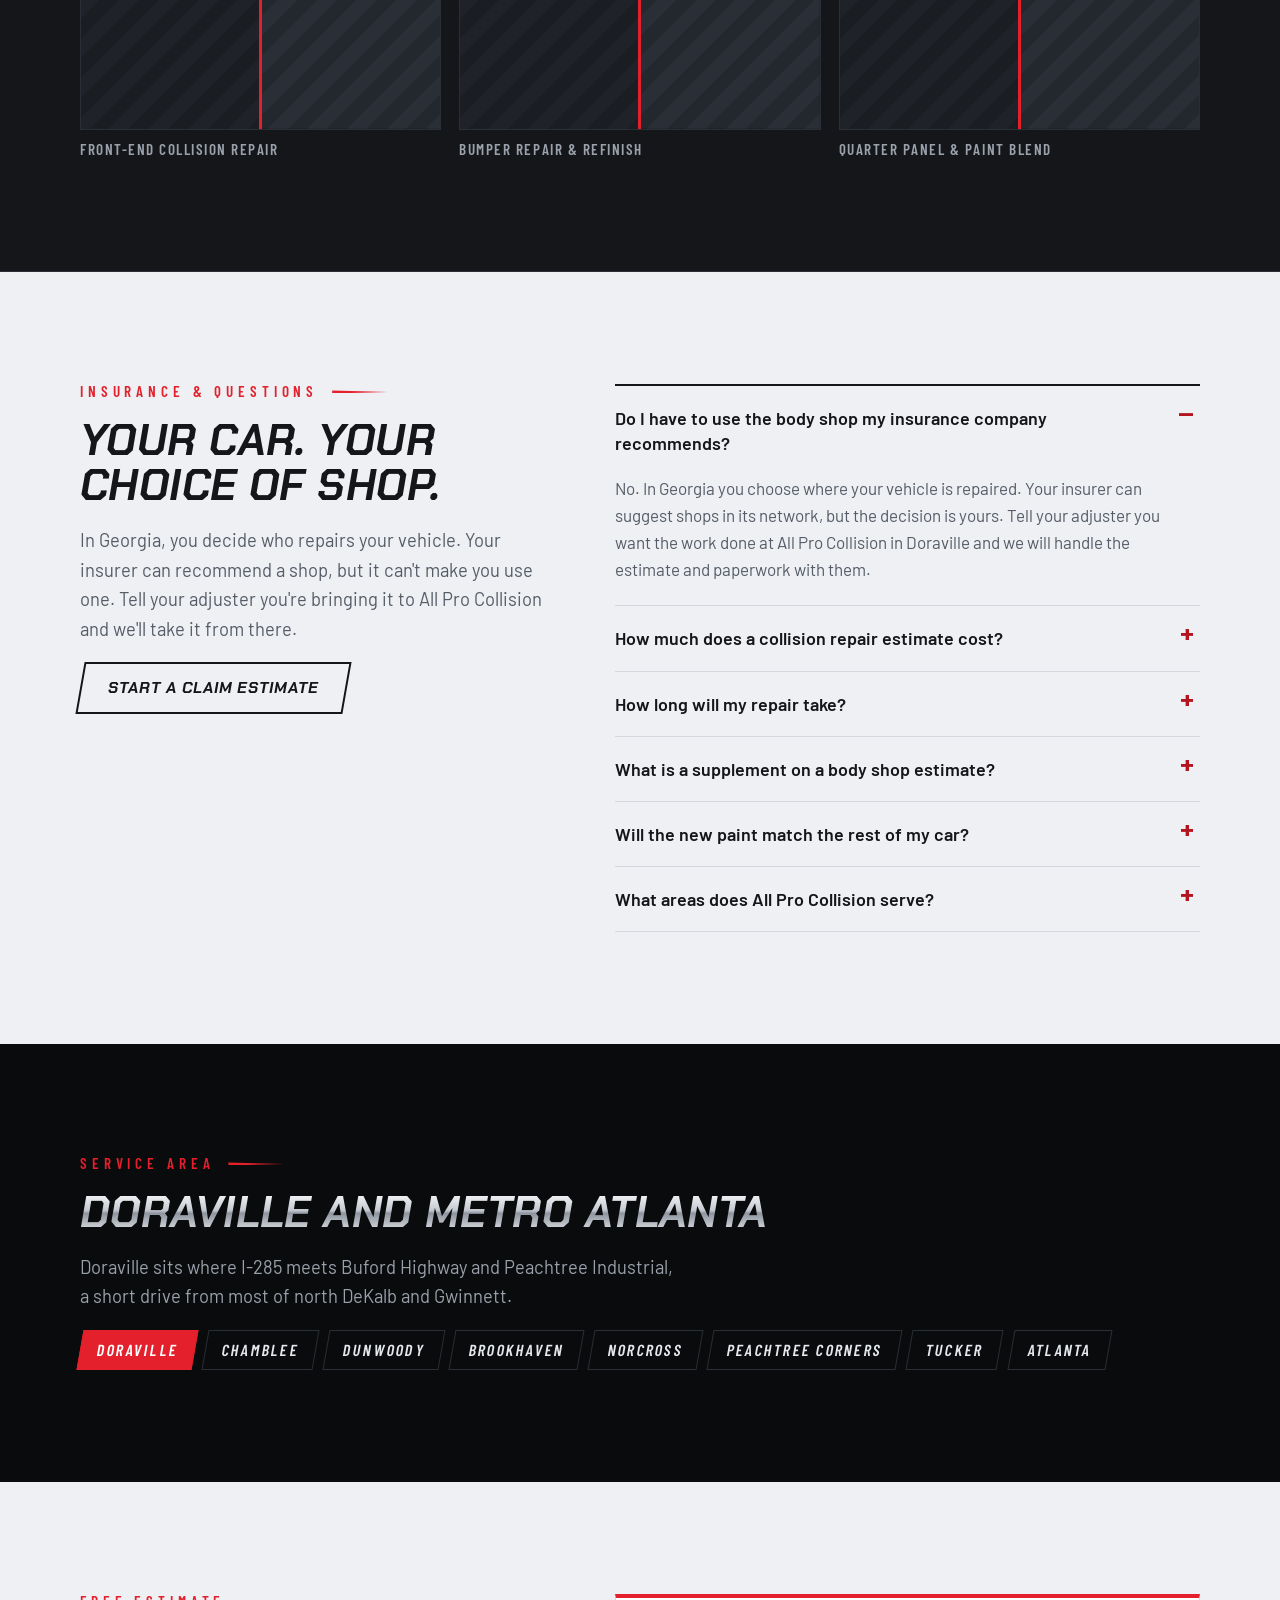
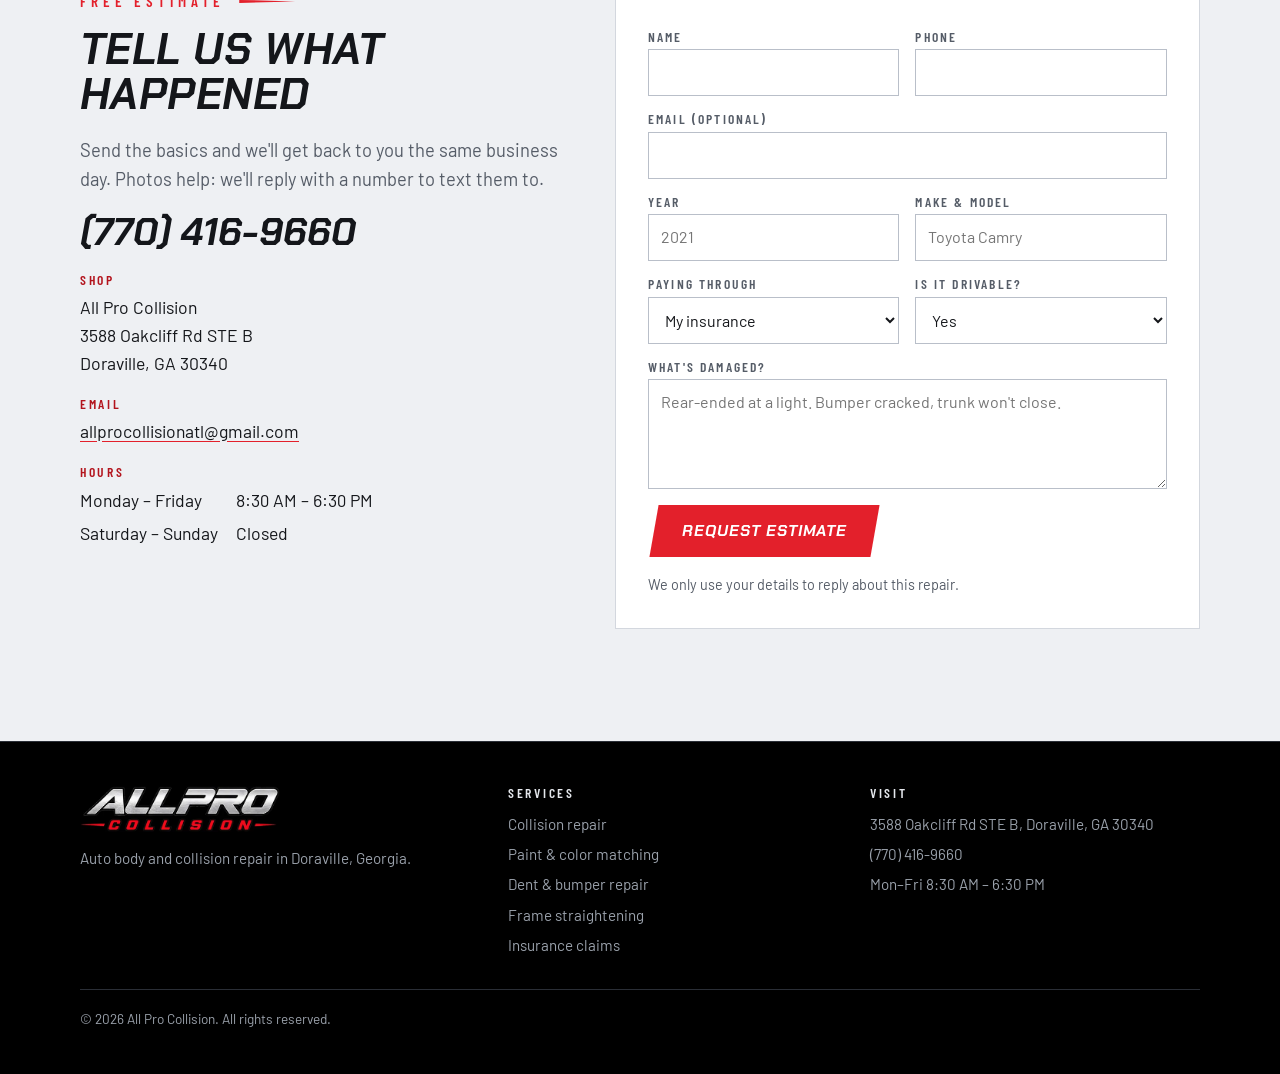
==== commit 417bfe3c: "Add scrolling Google reviews band Eight real Google reviews copied verbatim, with the listing's 4.8 " ====
--- a/index.html
+++ b/index.html
@@ -116,6 +116,7 @@
     </a>
     <nav class="nav" aria-label="Main">
       <a href="#services">Services</a>
+      <a href="#reviews">Reviews</a>
       <a href="#process">Process</a>
       <a href="#work">Our work</a>
       <a href="#insurance">Insurance</a>
@@ -145,6 +146,7 @@
         <a class="btn btn-ghost" href="tel:+17704169660"><span>Call (770) 416-9660</span></a>
       </div>
       <ul class="facts">
+        <li>4.8★ on Google · 56 reviews</li>
         <li>Free estimates</li>
         <li>All insurance companies</li>
         <li>Mon–Fri 8:30–6:30</li>
@@ -192,6 +194,71 @@
         <p>We send the estimate, photos, and any supplements to your adjuster and keep you posted. You pay your deductible; we handle the rest.</p>
       </article>
     </div>
+  </div>
+</section>
+
+<!-- REVIEWS: real Google reviews, copied word for word (… marks where a longer review was shortened).
+     Rating and count were read from the Google listing on 2026-11-18; update both numbers when they change. -->
+<section class="band panel" id="reviews">
+  <div class="wrap">
+    <div class="band-head rev-head">
+      <div class="stack">
+        <p class="label left">Google reviews</p>
+        <h2 class="chrome">What customers say</h2>
+      </div>
+      <a class="rating" href="https://www.google.com/maps/search/?api=1&amp;query=All%20Pro%20Collision&amp;query_place_id=ChIJqeeYj2yn9YgRf8ekEEn0IMU" target="_blank" rel="noopener">
+        <span class="rating-num">4.8</span>
+        <span class="rating-meta"><span class="stars" aria-hidden="true">★★★★★</span><span>56 reviews on Google</span></span>
+      </a>
+    </div>
+  </div>
+  <div class="rev-scroller" id="rev-scroller" tabindex="0" aria-label="Customer reviews, scrolls sideways">
+    <ul class="rev-track">
+      <li class="review">
+        <span class="stars" role="img" aria-label="5 out of 5 stars">★★★★★</span>
+        <blockquote>The repair looks great! I seriously can’t tell anything ever happened to it. The paint matches perfectly and everything lines up the way it should, looks like new. They handled all the insurance stuff directly so I didn’t have to deal with a bunch of back and forth paperwork.</blockquote>
+        <footer><cite>Jenn C.</cite><span>January 2026 · <a href="https://www.google.com/maps/reviews/data=!4m8!14m7!1m6!2m5!1sCi9DQUlRQUNvZENodHljRjlvT201RGVIRTBRelZVWm1aeU9FaGpWVXh3WVZwR1kxRRAB!2m1!1s0x0:0xc520f44910a4c77f!3m1!1s2@1:CAIQACodChtycF9oOm5DeHE0QzVUZmZyOEhjVUxwYVpGY1E%7C%7C?hl=en-US" target="_blank" rel="noopener">View on Google</a></span></footer>
+      </li>
+      <li class="review">
+        <span class="stars" role="img" aria-label="5 out of 5 stars">★★★★★</span>
+        <blockquote>John quoted two weeks for the repair, but completed within one week! Not only was the car restored to its original state, but he also went above and beyond. He was very communicative, helpful and knowledgeable throughout the entire process.</blockquote>
+        <footer><cite>Justin M.</cite><span>April 2026 · <a href="https://www.google.com/maps/reviews/data=!4m8!14m7!1m6!2m5!1sCi9DQUlRQUNvZENodHljRjlvT2t3eWR6aDBiMk5ZU2xaNmJtRjNXSEZaU2todk9VRRAB!2m1!1s0x0:0xc520f44910a4c77f!3m1!1s2@1:CAIQACodChtycF9oOkwydzh0b2NYSlZ6bmF3WHFZSkhvOUE%7C%7C?hl=en-US" target="_blank" rel="noopener">View on Google</a></span></footer>
+      </li>
+      <li class="review">
+        <span class="stars" role="img" aria-label="5 out of 5 stars">★★★★★</span>
+        <blockquote>All Pro did a fantastic job matching the color on a bumper replacement for my old Porsche. Service was top notch and very reasonably price. I'd recommend John and the shop to anyone.</blockquote>
+        <footer><cite>Sam T.</cite><span>June 2024 · <a href="https://www.google.com/maps/reviews/data=!4m8!14m7!1m6!2m5!1sChdDSUhNMG9nS0VJQ0FnSUR6MFk2NGp3RRAB!2m1!1s0x0:0xc520f44910a4c77f!3m1!1s2@1:CIHM0ogKEICAgIDz0Y64jwE%7C%7C?hl=en-US" target="_blank" rel="noopener">View on Google</a></span></footer>
+      </li>
+      <li class="review">
+        <span class="stars" role="img" aria-label="5 out of 5 stars">★★★★★</span>
+        <blockquote>All pro has fixed my car, my mother's car, my grandfather's car, and now my girlfriend's car … All Pro has consistently been cheaper than any other shop I have gotten quotes from, and they are also the friendliest.</blockquote>
+        <footer><cite>David C.</cite><span>February 2022 · <a href="https://www.google.com/maps/reviews/data=!4m8!14m7!1m6!2m5!1sChdDSUhNMG9nS0VJQ0FnSUNXOHZlNTdnRRAB!2m1!1s0x0:0xc520f44910a4c77f!3m1!1s2@1:CIHM0ogKEICAgICW8ve57gE%7C%7C?hl=en-US" target="_blank" rel="noopener">View on Google</a></span></footer>
+      </li>
+      <li class="review">
+        <span class="stars" role="img" aria-label="5 out of 5 stars">★★★★★</span>
+        <blockquote>He was knowledgeable in working directly with the insurance company, and he addressed all my questions in timely manner. The result was fantastic where the front of the car looks brand new despite it being 19-year-old.</blockquote>
+        <footer><cite>James L.</cite><span>January 2023 · <a href="https://www.google.com/maps/reviews/data=!4m8!14m7!1m6!2m5!1sChdDSUhNMG9nS0VJQ0FnSUNCNjczZGh3RRAB!2m1!1s0x0:0xc520f44910a4c77f!3m1!1s2@1:CIHM0ogKEICAgICB673dhwE%7C%7C?hl=en-US" target="_blank" rel="noopener">View on Google</a></span></footer>
+      </li>
+      <li class="review">
+        <span class="stars" role="img" aria-label="5 out of 5 stars">★★★★★</span>
+        <blockquote>They also noticed the damage to my grill and the headlights and promptly contacted the insurance company and replaced all the parts! The best part was that they took care of the whole process … The car looks as good as new.</blockquote>
+        <footer><cite>Kyung K.</cite><span>July 2022 · <a href="https://www.google.com/maps/reviews/data=!4m8!14m7!1m6!2m5!1sChZDSUhNMG9nS0VJQ0FnSURPN2Zpc2R3EAE!2m1!1s0x0:0xc520f44910a4c77f!3m1!1s2@1:CIHM0ogKEICAgIDO7fisdw%7C%7C?hl=en-US" target="_blank" rel="noopener">View on Google</a></span></footer>
+      </li>
+      <li class="review">
+        <span class="stars" role="img" aria-label="5 out of 5 stars">★★★★★</span>
+        <blockquote>He did an awesome job and was super responsive along the way, providing updates and explaining the process as I was filing a claim through insurance. Highly recommend!</blockquote>
+        <footer><cite>Zach R.</cite><span>June 2022 · <a href="https://www.google.com/maps/reviews/data=!4m8!14m7!1m6!2m5!1sChdDSUhNMG9nS0VJQ0FnSUNPaE1iamdRRRAB!2m1!1s0x0:0xc520f44910a4c77f!3m1!1s2@1:CIHM0ogKEICAgICOhMbjgQE%7C%7C?hl=en-US" target="_blank" rel="noopener">View on Google</a></span></footer>
+      </li>
+      <li class="review">
+        <span class="stars" role="img" aria-label="5 out of 5 stars">★★★★★</span>
+        <blockquote>Had to get my car fixed after a hit and run. After the estimate, John ordered the parts and told me to come back after they were painted. Once they were ready, I was in and out in less than 2 hours!</blockquote>
+        <footer><cite>Christina C.</cite><span>June 2024 · <a href="https://www.google.com/maps/reviews/data=!4m8!14m7!1m6!2m5!1sChdDSUhNMG9nS0VJQ0FnSUR6MGRHWDRRRRAB!2m1!1s0x0:0xc520f44910a4c77f!3m1!1s2@1:CIHM0ogKEICAgIDz0dGX4QE%7C%7C?hl=en-US" target="_blank" rel="noopener">View on Google</a></span></footer>
+      </li>
+    </ul>
+  </div>
+  <div class="wrap rev-foot">
+    <a class="btn btn-ghost btn-sm" href="https://www.google.com/maps/search/?api=1&amp;query=All%20Pro%20Collision&amp;query_place_id=ChIJqeeYj2yn9YgRf8ekEEn0IMU" target="_blank" rel="noopener"><span>Read all 56 reviews on Google</span></a>
+    <button class="rev-pause" id="rev-pause" type="button" aria-pressed="false">Pause scrolling</button>
   </div>
 </section>
 
@@ -410,6 +477,33 @@
     r.addEventListener("input", function () { r.parentNode.style.setProperty("--pos", r.value + "%"); });
   });
 
+
+  /* reviews: slow auto-scroll that loops; pauses on hover, touch, focus or the button; off for reduced motion */
+  (function () {
+    var sc = document.getElementById("rev-scroller"), btn = document.getElementById("rev-pause");
+    var track = sc.querySelector(".rev-track"), reduce = matchMedia("(prefers-reduced-motion: reduce)").matches;
+    var held = false, stopped = reduce, x = 0;
+    if (reduce) { btn.hidden = true; return; }
+    Array.prototype.slice.call(track.children).forEach(function (li) {
+      var c = li.cloneNode(true); c.setAttribute("aria-hidden", "true");
+      c.querySelectorAll("a").forEach(function (a) { a.tabIndex = -1; });
+      track.appendChild(c);
+    });
+    ["pointerenter", "focusin", "touchstart"].forEach(function (e) { sc.addEventListener(e, function () { held = true; }, { passive: true }); });
+    ["pointerleave", "focusout", "touchend"].forEach(function (e) { sc.addEventListener(e, function () { held = false; x = sc.scrollLeft; }, { passive: true }); });
+    btn.addEventListener("click", function () {
+      stopped = !stopped; btn.setAttribute("aria-pressed", stopped); btn.textContent = stopped ? "Resume scrolling" : "Pause scrolling"; x = sc.scrollLeft;
+    });
+    (function step() {
+      if (!held && !stopped) {
+        var half = track.scrollWidth / 2;
+        x += 0.5; if (x >= half) x -= half;
+        sc.scrollLeft = x;
+      }
+      requestAnimationFrame(step);
+    })();
+  })();
+
   var form = document.getElementById("estimate-form");
   var status = document.getElementById("form-status");
   form.addEventListener("submit", function (e) {
--- a/styles.css
+++ b/styles.css
@@ -14,6 +14,7 @@
   --booth-ink: #14161a;
   --booth-mute: #555c67;
   --booth-line: #d3d7de;
+  --star: #f5b82e;
   --display: "Chakra Petch", "Eurostile", "Arial Narrow", Arial, sans-serif;
   --body: "Barlow", "Helvetica Neue", Arial, sans-serif;
   --label: "Barlow Condensed", "Arial Narrow", Arial, sans-serif;
@@ -177,6 +178,28 @@
 @media (max-width: 900px) { .gallery { grid-template-columns: 1fr 1fr; } }
 @media (max-width: 560px) { .gallery { grid-template-columns: 1fr; } }
 
+/* reviews */
+.rev-head { grid-template-columns: 1fr auto; align-items: end; }
+.rating { display: flex; align-items: center; gap: 14px; text-decoration: none; }
+.rating-num { font: 700 3.4rem/1 var(--display); font-style: italic; }
+.rating-meta { display: grid; gap: 4px; font: 600 0.9rem/1 var(--label); letter-spacing: 0.14em; text-transform: uppercase; color: var(--primer); }
+.rating:hover .rating-meta { color: #fff; }
+.stars { color: var(--star); letter-spacing: 0.12em; font-size: 1.15rem; line-height: 1; }
+.rev-scroller { overflow-x: auto; scrollbar-width: none; -webkit-overflow-scrolling: touch; }
+.rev-scroller::-webkit-scrollbar { display: none; }
+.rev-track { list-style: none; margin: 0; display: flex; gap: 18px; width: max-content;
+  padding: 4px max(20px, env(safe-area-inset-right, 0px)) 4px max(20px, calc((100vw - var(--wrap)) / 2 + 20px)); }
+.review { width: min(400px, 82vw); flex: none; display: grid; grid-template-rows: auto 1fr auto; gap: 14px; padding: 24px; background: var(--asphalt); border: 1px solid var(--line); border-top: 3px solid var(--red); }
+.review blockquote { margin: 0; font-size: 1.02rem; line-height: 1.55; color: var(--chrome); }
+.review footer { display: flex; flex-wrap: wrap; justify-content: space-between; gap: 4px 12px; align-items: baseline; font: 600 0.85rem/1.3 var(--label); letter-spacing: 0.1em; text-transform: uppercase; color: var(--primer); }
+.review cite { font-style: normal; color: #fff; font-size: 1rem; }
+.review a { text-decoration-color: var(--red); text-underline-offset: 3px; }
+.rev-foot { display: flex; flex-wrap: wrap; align-items: center; gap: 14px 24px; margin-top: 30px; }
+.rev-foot .btn { margin-left: 6px; }
+.rev-pause { background: none; border: 0; padding: 8px 0; cursor: pointer; color: var(--primer); font: 600 0.85rem/1 var(--label); letter-spacing: 0.16em; text-transform: uppercase; text-decoration: underline; text-underline-offset: 4px; }
+.rev-pause:hover { color: #fff; }
+@media (max-width: 700px) { .rev-head { grid-template-columns: 1fr; } }
+
 /* insurance / faq */
 .split { display: grid; grid-template-columns: 0.9fr 1.1fr; gap: 56px; align-items: start; }
 .split > * { min-width: 0; }
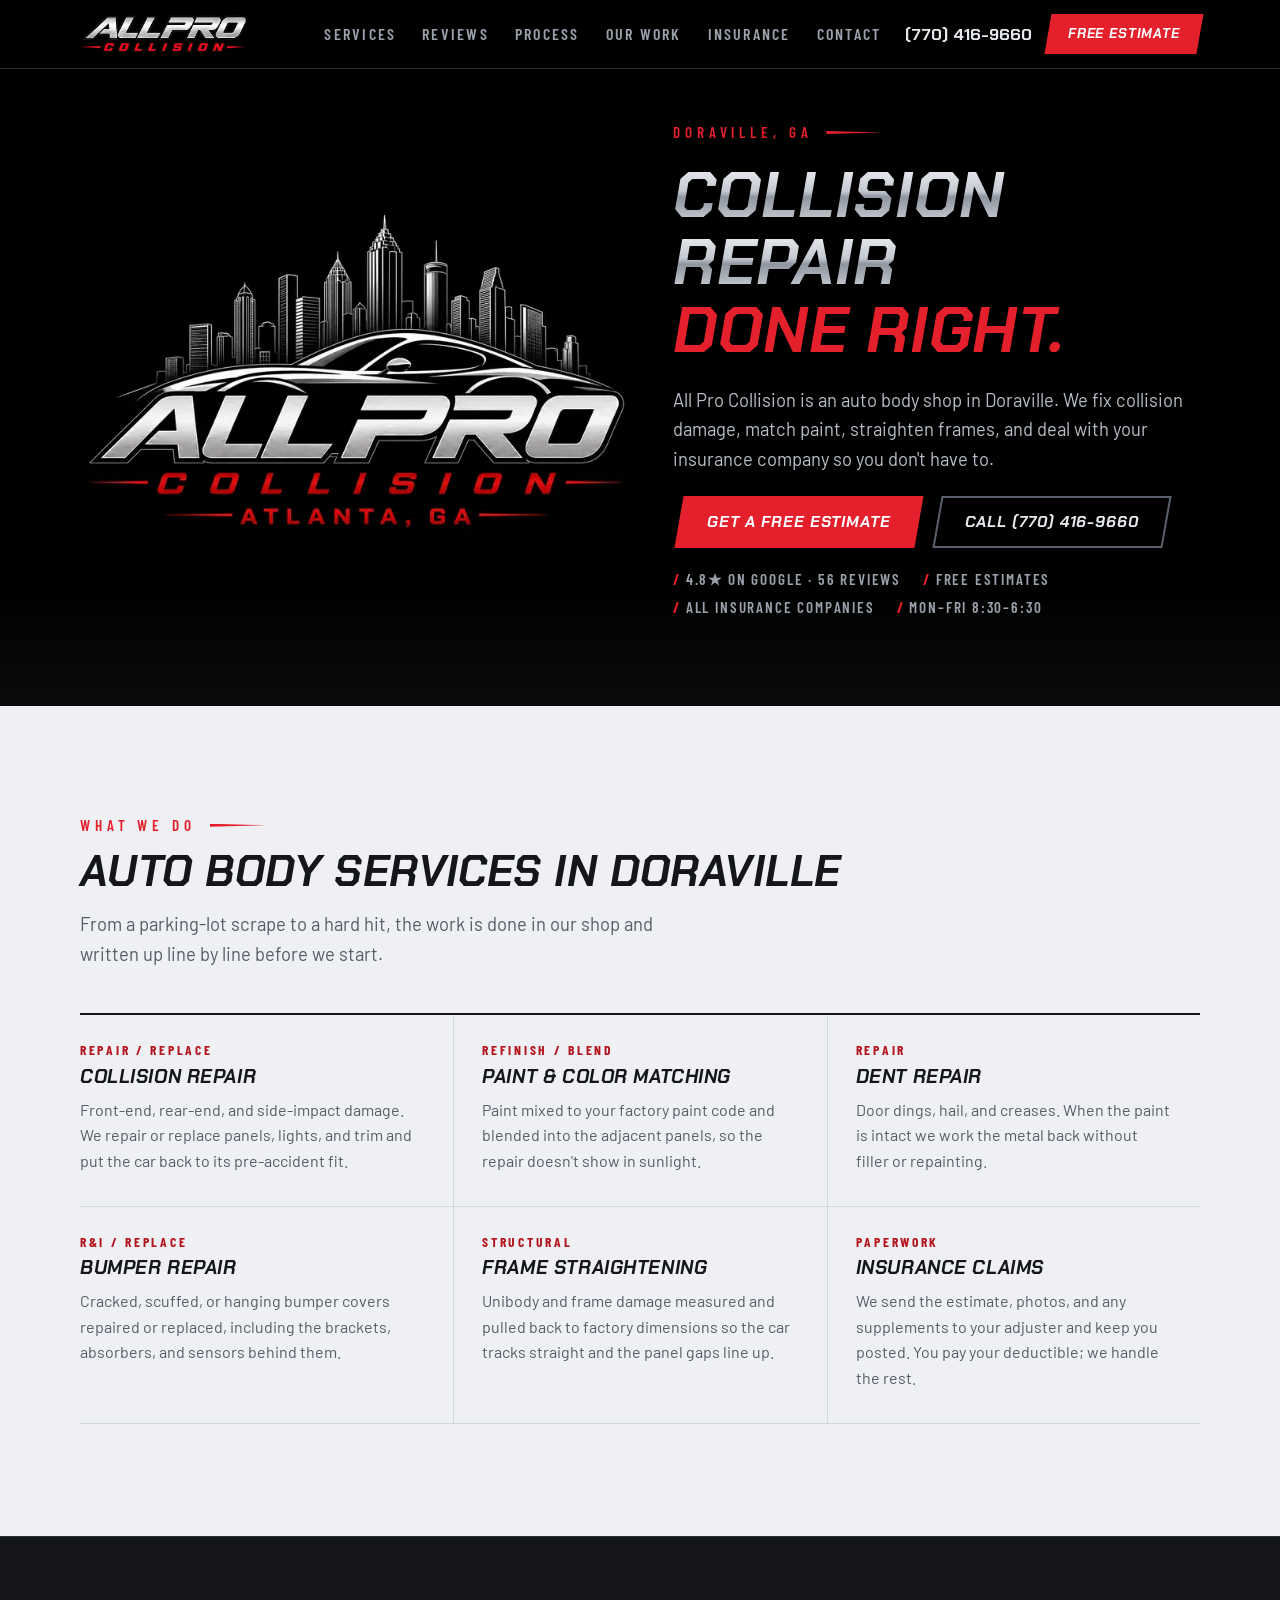
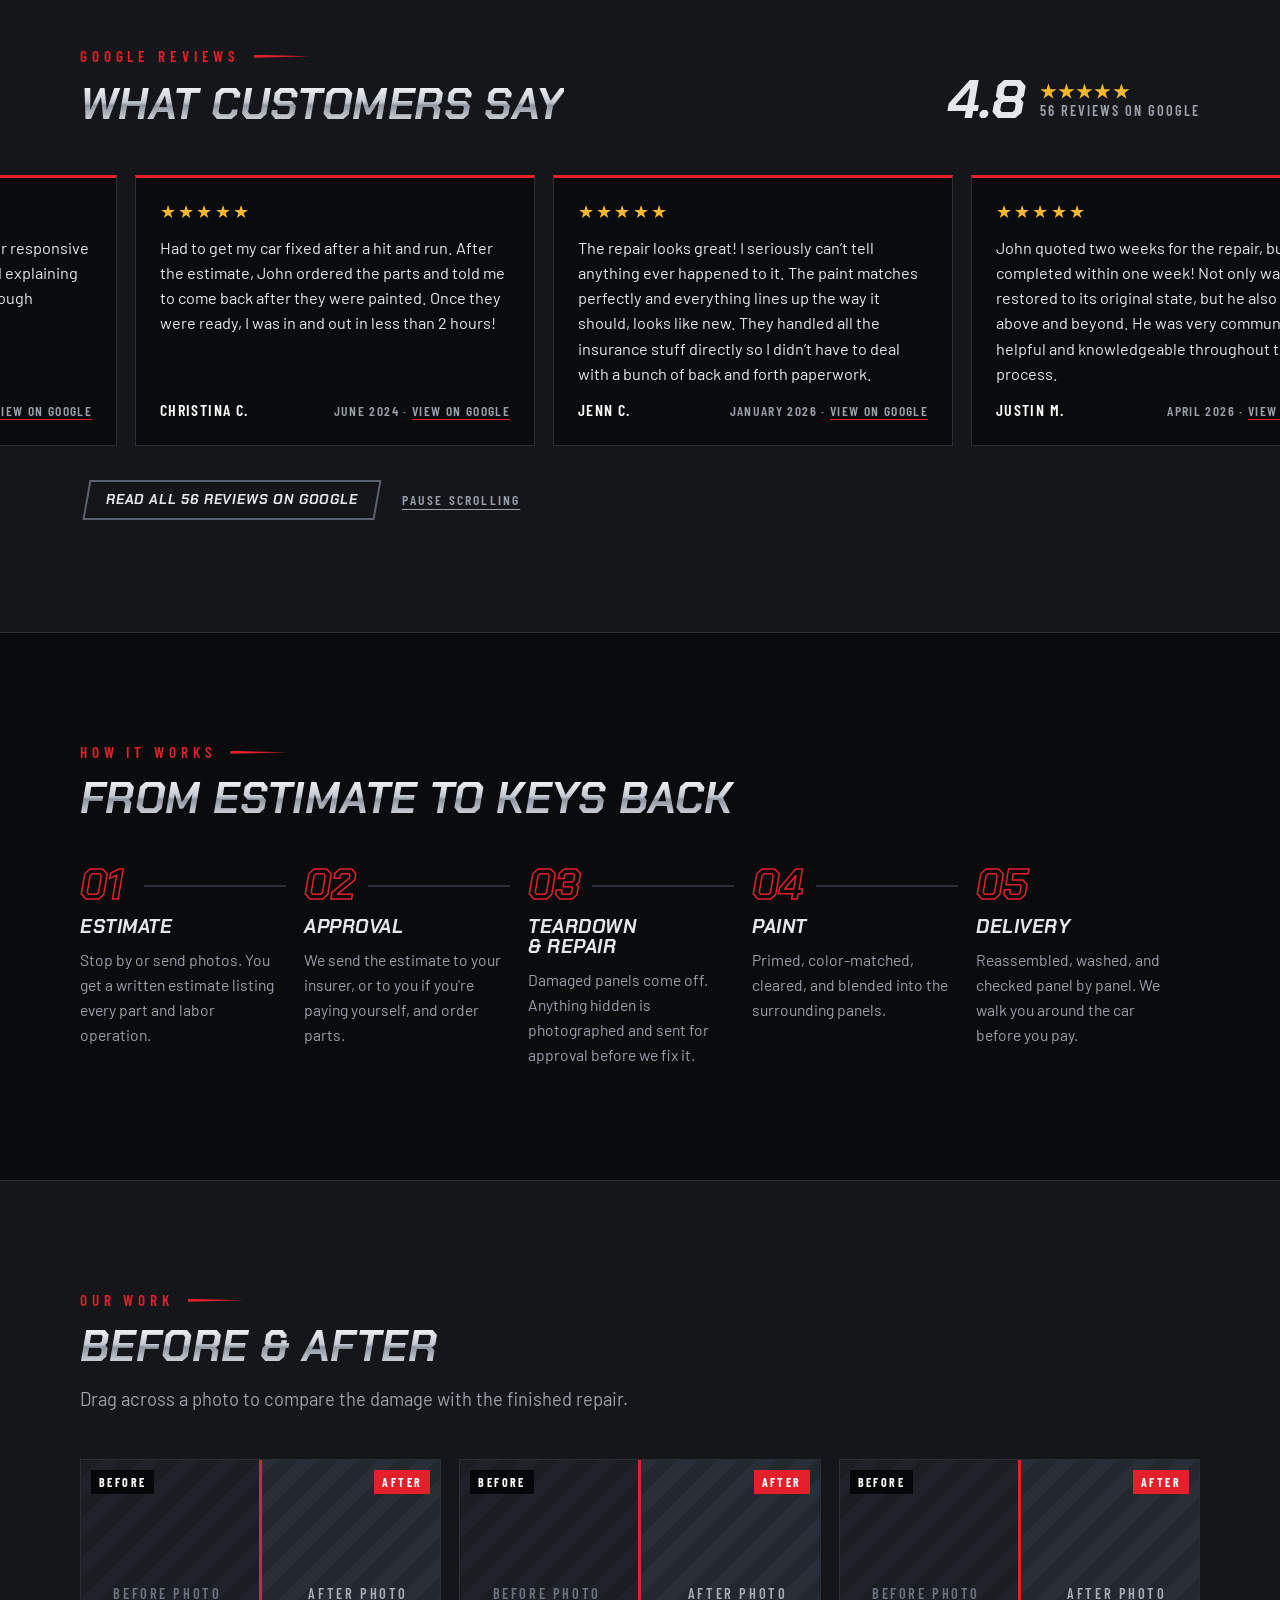
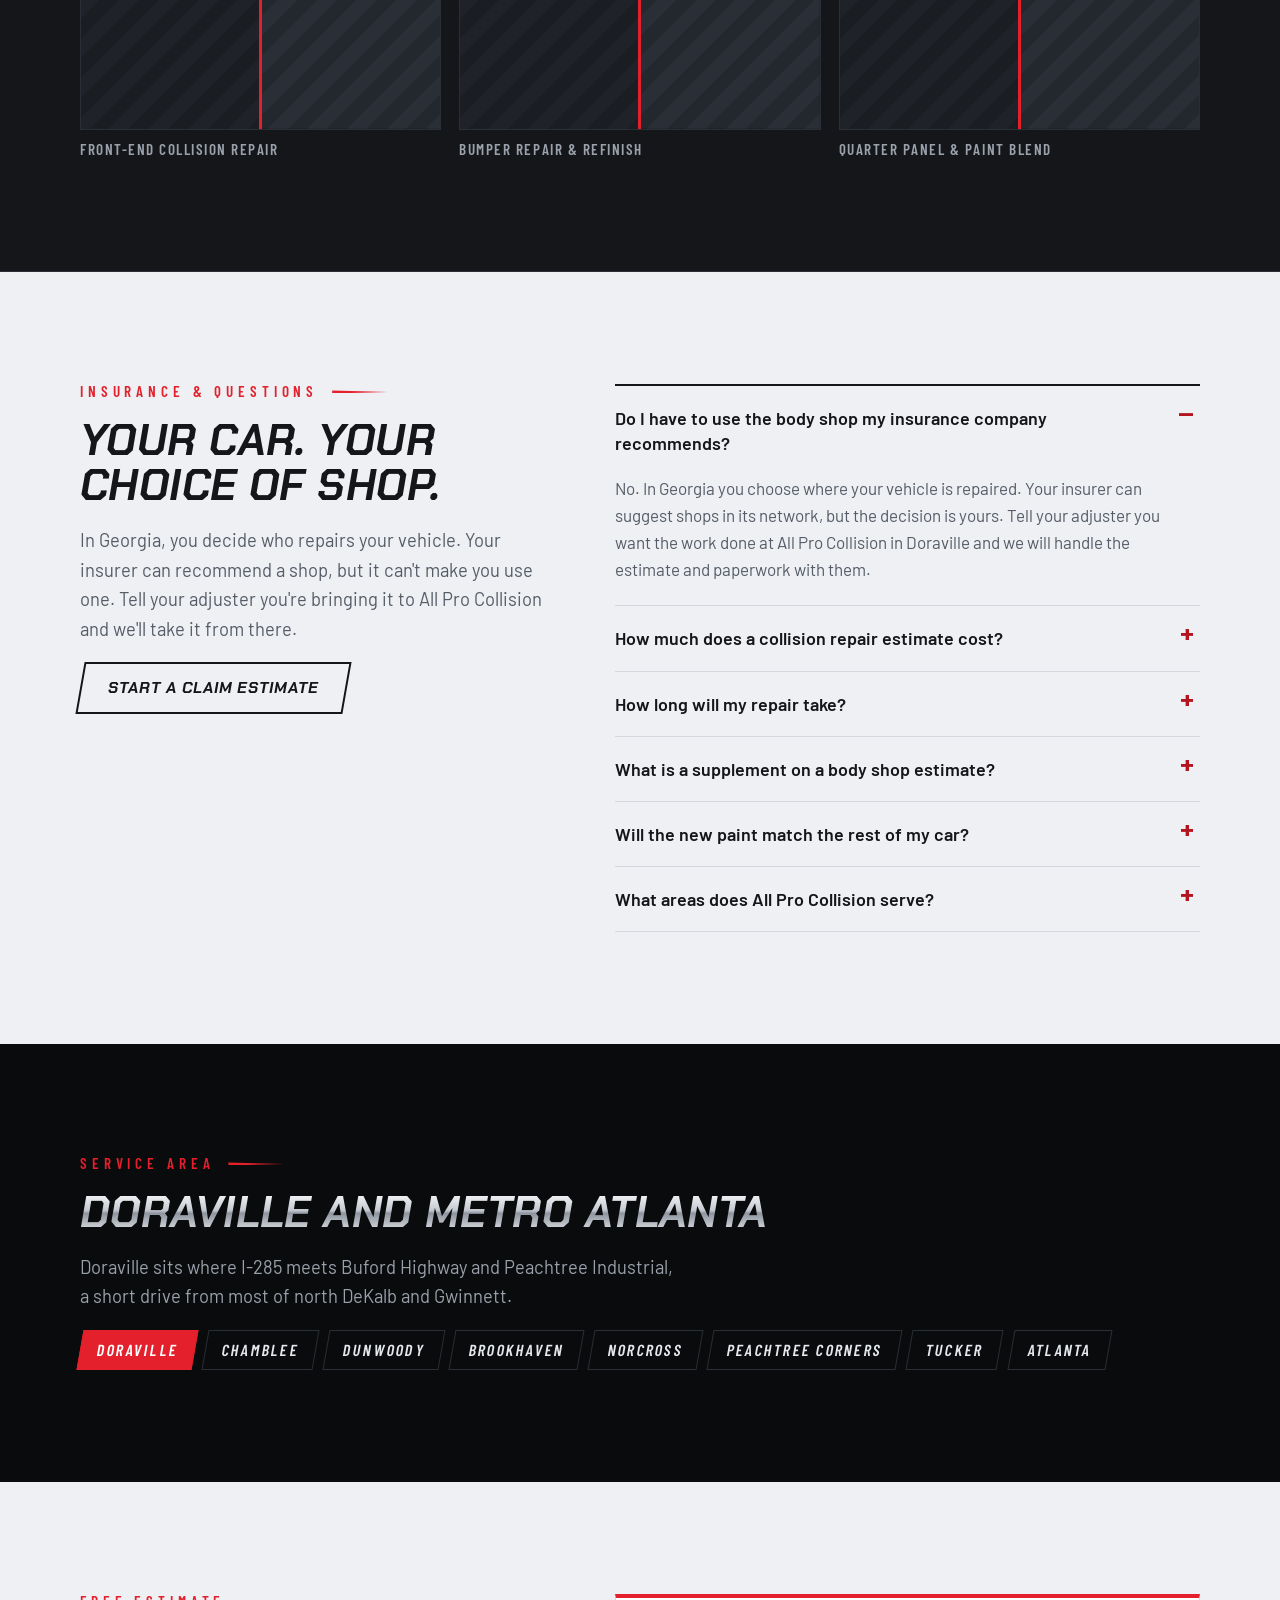
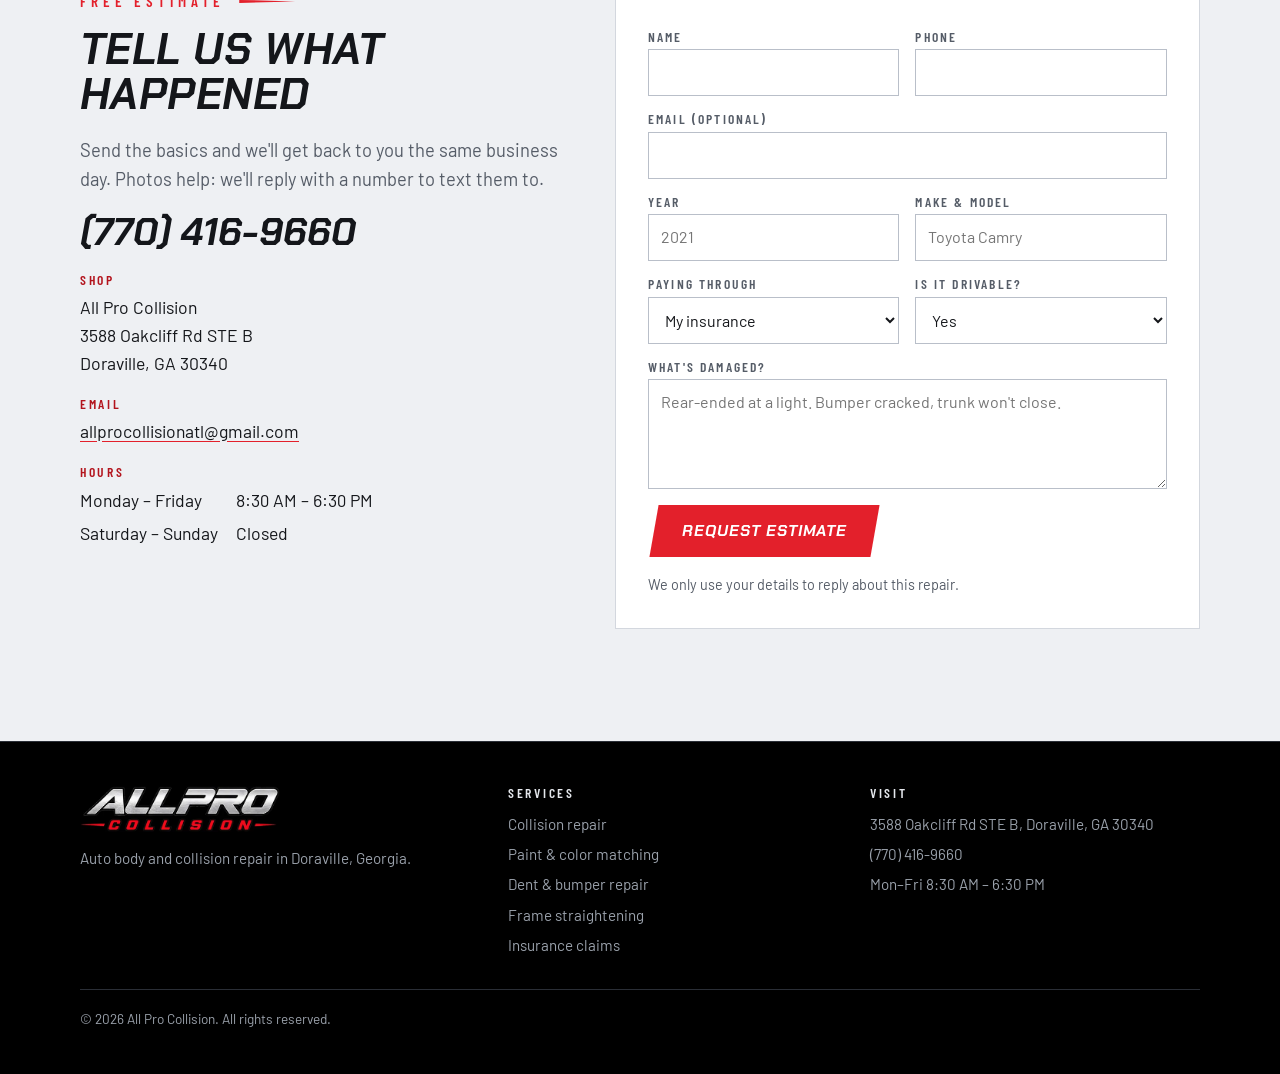
==== commit dd86971c: "Fix reviews row fighting with swipes Auto-scroll now yields to any touch, drag, wheel or key input a" ====
--- a/index.html
+++ b/index.html
@@ -478,30 +478,53 @@
   });
 
 
-  /* reviews: slow auto-scroll that loops; pauses on hover, touch, focus or the button; off for reduced motion */
+  /* reviews: slow auto-scroll that loops. The visitor always wins: any touch, drag, wheel or key hands
+     control to them, and auto-scroll only resumes once the row has been still for a moment, picking up
+     from wherever they left it. Off entirely for reduced motion. */
   (function () {
     var sc = document.getElementById("rev-scroller"), btn = document.getElementById("rev-pause");
-    var track = sc.querySelector(".rev-track"), reduce = matchMedia("(prefers-reduced-motion: reduce)").matches;
-    var held = false, stopped = reduce, x = 0;
-    if (reduce) { btn.hidden = true; return; }
-    Array.prototype.slice.call(track.children).forEach(function (li) {
+    var track = sc.querySelector(".rev-track");
+    if (matchMedia("(prefers-reduced-motion: reduce)").matches) { btn.hidden = true; return; }
+
+    // five copies of the cards, starting on the middle one, so there is plenty of room to swipe either way
+    var originals = Array.prototype.slice.call(track.children);
+    for (var k = 0; k < 4; k++) originals.forEach(function (li) {
       var c = li.cloneNode(true); c.setAttribute("aria-hidden", "true");
       c.querySelectorAll("a").forEach(function (a) { a.tabIndex = -1; });
       track.appendChild(c);
     });
-    ["pointerenter", "focusin", "touchstart"].forEach(function (e) { sc.addEventListener(e, function () { held = true; }, { passive: true }); });
-    ["pointerleave", "focusout", "touchend"].forEach(function (e) { sc.addEventListener(e, function () { held = false; x = sc.scrollLeft; }, { passive: true }); });
+    var setW = function () { return track.children[originals.length].offsetLeft - track.children[0].offsetLeft; };
+    var home = function (v) { var w = setW(); while (v < 2 * w) v += w; while (v >= 3 * w) v -= w; return v; };
+
+    var IDLE = 1800, SPEED = 30; // ms of stillness before resuming; px per second
+    var user = false, hover = false, stopped = false, quietUntil = 0, x = 2 * setW(), last = 0;
+    sc.scrollLeft = x;
+
+    var touched = function () { user = true; quietUntil = performance.now() + IDLE; };
+    ["touchstart", "touchmove", "touchend", "pointerdown", "wheel", "keydown"].forEach(function (e) {
+      sc.addEventListener(e, touched, { passive: true });
+    });
+    // momentum after a swipe keeps firing scroll events; while the visitor is in control they extend the wait
+    sc.addEventListener("scroll", function () { if (user) quietUntil = performance.now() + IDLE; }, { passive: true });
+    sc.addEventListener("pointerenter", function (e) { if (e.pointerType === "mouse") hover = true; });
+    sc.addEventListener("pointerleave", function () { hover = false; });
+    sc.addEventListener("focusin", function () { hover = true; });
+    sc.addEventListener("focusout", function () { hover = false; touched(); });
     btn.addEventListener("click", function () {
-      stopped = !stopped; btn.setAttribute("aria-pressed", stopped); btn.textContent = stopped ? "Resume scrolling" : "Pause scrolling"; x = sc.scrollLeft;
+      stopped = !stopped; btn.setAttribute("aria-pressed", stopped);
+      btn.textContent = stopped ? "Resume scrolling" : "Pause scrolling"; touched();
     });
-    (function step() {
-      if (!held && !stopped) {
-        var half = track.scrollWidth / 2;
-        x += 0.5; if (x >= half) x -= half;
+
+    requestAnimationFrame(function step(now) {
+      var dt = Math.min(now - last, 50); last = now;
+      if (!stopped && !hover && now >= quietUntil) {
+        if (user) { user = false; x = home(sc.scrollLeft); }   // take over from where they stopped
+        x += SPEED * dt / 1000;
+        if (x >= 3 * setW()) x -= setW();
         sc.scrollLeft = x;
       }
       requestAnimationFrame(step);
-    })();
+    });
   })();
 
   var form = document.getElementById("estimate-form");
--- a/styles.css
+++ b/styles.css
@@ -185,7 +185,7 @@
 .rating-meta { display: grid; gap: 4px; font: 600 0.9rem/1 var(--label); letter-spacing: 0.14em; text-transform: uppercase; color: var(--primer); }
 .rating:hover .rating-meta { color: #fff; }
 .stars { color: var(--star); letter-spacing: 0.12em; font-size: 1.15rem; line-height: 1; }
-.rev-scroller { overflow-x: auto; scrollbar-width: none; -webkit-overflow-scrolling: touch; }
+.rev-scroller { overflow-x: auto; scrollbar-width: none; -webkit-overflow-scrolling: touch; overscroll-behavior-x: contain; touch-action: pan-x pan-y; }
 .rev-scroller::-webkit-scrollbar { display: none; }
 .rev-track { list-style: none; margin: 0; display: flex; gap: 18px; width: max-content;
   padding: 4px max(20px, env(safe-area-inset-right, 0px)) 4px max(20px, calc((100vw - var(--wrap)) / 2 + 20px)); }
